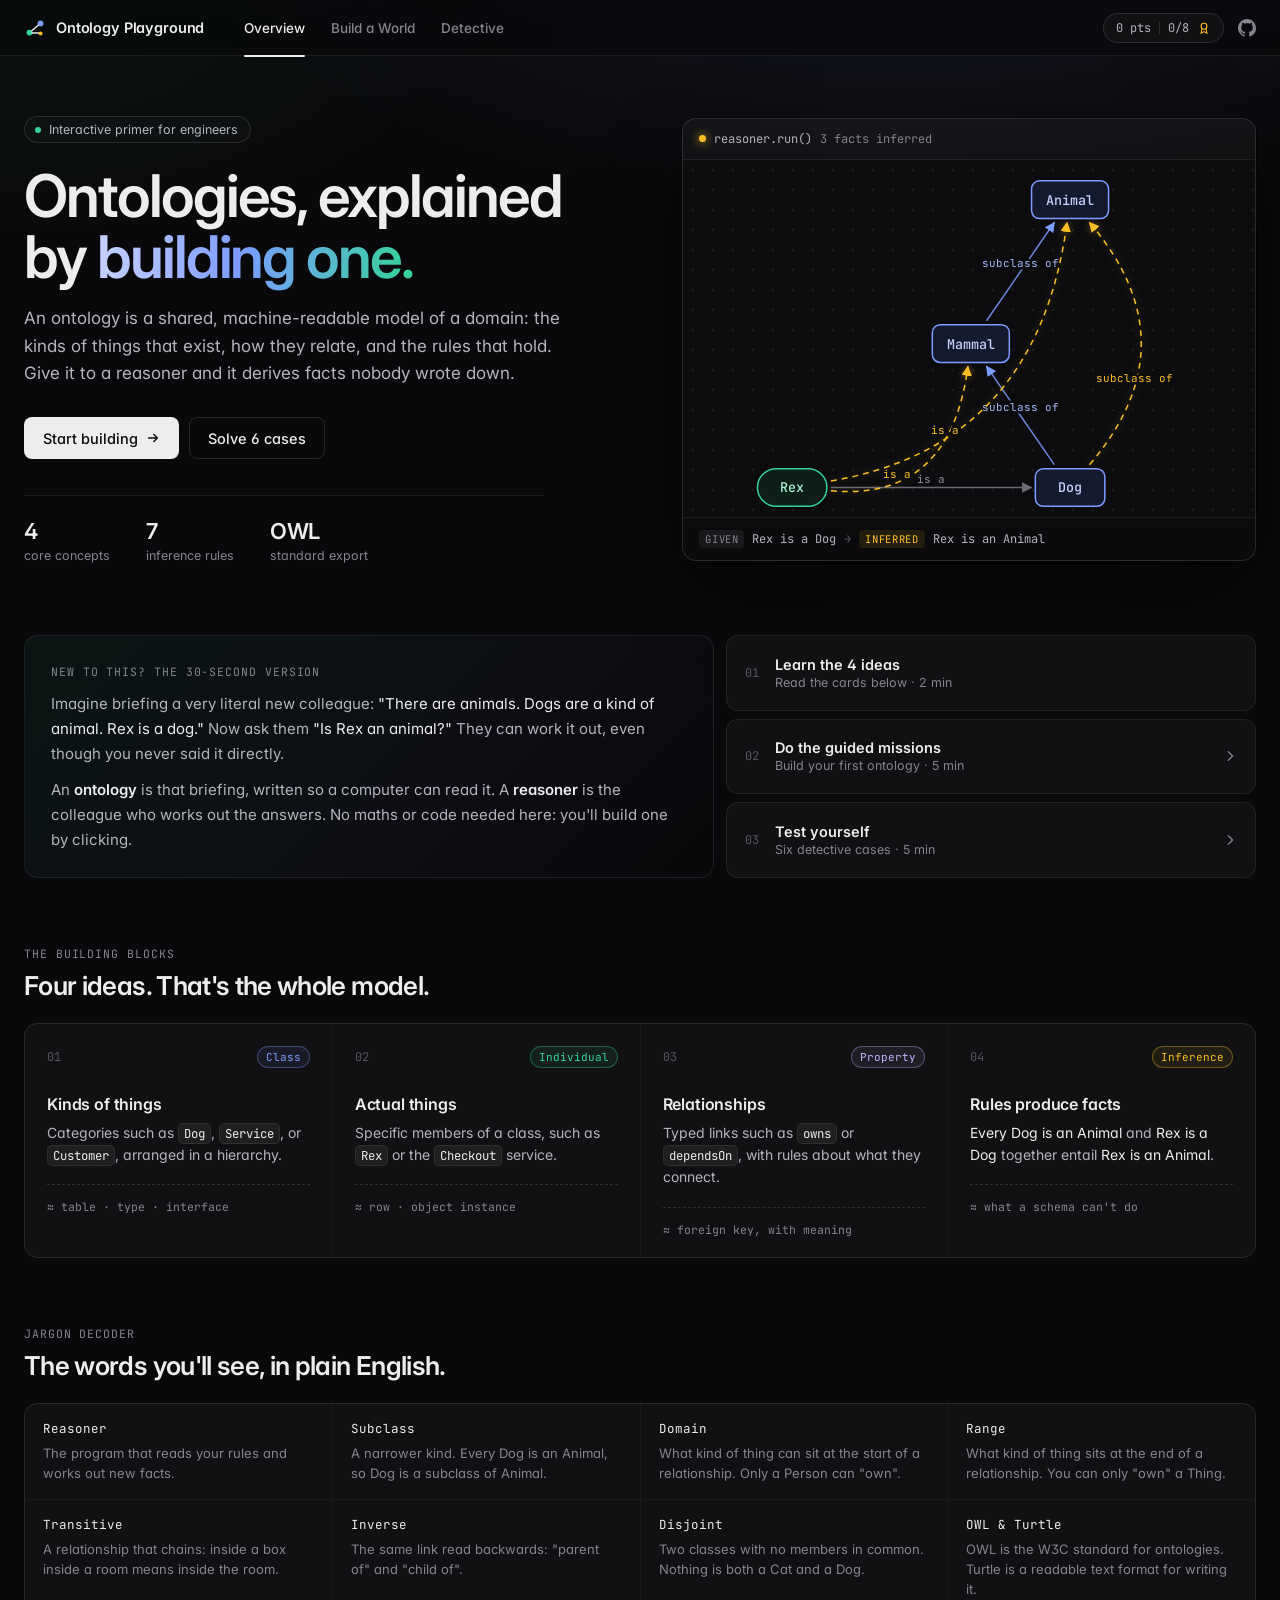
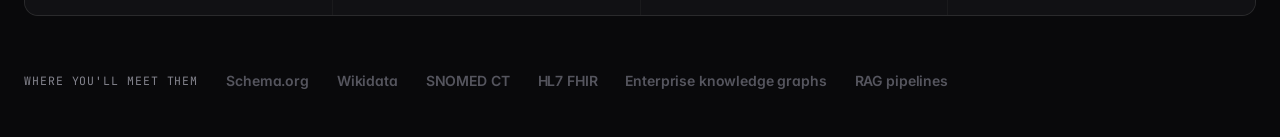
==== ontology/index.html @ eb677448 "Add beginner guidance and gamification Beginners get a plain-English intro, a learning path, a jargo" ====
<!doctype html>
<html lang="en">
<head>
  <meta charset="utf-8" />
  <meta name="viewport" content="width=device-width, initial-scale=1" />
  <title>Ontology Playground · Learn ontologies by building one</title>
  <meta name="description" content="An interactive primer on ontologies for engineers: build a world, run a reasoner, and solve inference puzzles." />
  <link rel="preconnect" href="https://fonts.googleapis.com" />
  <link rel="preconnect" href="https://fonts.gstatic.com" crossorigin />
  <link href="https://fonts.googleapis.com/css2?family=Inter:wght@400;500;600;700&family=JetBrains+Mono:wght@400;500;600&display=swap" rel="stylesheet" />
  <link rel="icon" href="data:image/svg+xml,%3Csvg xmlns='http://www.w3.org/2000/svg' viewBox='0 0 32 32'%3E%3Crect width='32' height='32' rx='8' fill='%230a0a0b'/%3E%3Ccircle cx='10' cy='22' r='4' fill='%2334d399'/%3E%3Ccircle cx='22' cy='10' r='4' fill='%237c9cff'/%3E%3Cpath d='M13 19l6-6' stroke='%23ededef' stroke-width='2'/%3E%3C/svg%3E" />
  <link rel="stylesheet" href="src/styles.css" />
</head>
<body>
  <header class="topbar">
    <div class="brand">
      <svg class="mark" viewBox="0 0 24 24" aria-hidden="true"><circle cx="6" cy="17" r="3.2" fill="var(--ind)"/><circle cx="18" cy="7" r="3.2" fill="var(--class)"/><circle cx="18" cy="18" r="2.2" fill="var(--inf)"/><path d="M8.5 15 15.5 9M8.8 17.4h6.8" stroke="currentColor" stroke-width="1.6" stroke-linecap="round"/></svg>
      <span>Ontology Playground</span>
    </div>
    <nav class="tabs" role="tablist">
      <button class="tab active" data-tab="learn">Overview</button>
      <button class="tab" data-tab="sandbox">Build a World</button>
      <button class="tab" data-tab="detective">Detective</button>
    </nav>
    <div class="top-right">
      <button class="profile-btn" id="profile-btn" title="Your score and badges"></button>
      <a class="icon-link" href="https://github.com/mani-bellan/concept-playgrounds" target="_blank" rel="noopener" aria-label="Source on GitHub">
        <svg viewBox="0 0 16 16" width="18" height="18" aria-hidden="true"><path fill="currentColor" d="M8 0C3.58 0 0 3.58 0 8c0 3.54 2.29 6.53 5.47 7.59.4.07.55-.17.55-.38 0-.19-.01-.82-.01-1.49-2.01.37-2.53-.49-2.69-.94-.09-.23-.48-.94-.82-1.13-.28-.15-.68-.52-.01-.53.63-.01 1.08.58 1.23.82.72 1.21 1.87.87 2.33.66.07-.52.28-.87.51-1.07-1.78-.2-3.64-.89-3.64-3.95 0-.87.31-1.59.82-2.15-.08-.2-.36-1.02.08-2.12 0 0 .67-.21 2.2.82.64-.18 1.32-.27 2-.27.68 0 1.36.09 2 .27 1.53-1.04 2.2-.82 2.2-.82.44 1.1.16 1.92.08 2.12.51.56.82 1.27.82 2.15 0 3.07-1.87 3.75-3.65 3.95.29.25.54.73.54 1.48 0 1.07-.01 1.93-.01 2.2 0 .21.15.46.55.38A8.013 8.013 0 0016 8c0-4.42-3.58-8-8-8z"/></svg>
      </a>
    </div>
  </header>

  <main>
    <!-- Overview -->
    <section id="view-learn" class="view active">
      <div class="hero">
        <div class="hero-copy">
          <div class="eyebrow"><span class="pulse"></span>Interactive primer for engineers</div>
          <h1>Ontologies, explained by <span class="grad">building one.</span></h1>
          <p class="lede">An ontology is a shared, machine-readable model of a domain: the kinds of things that exist, how they relate, and the rules that hold. Give it to a reasoner and it derives facts nobody wrote down.</p>
          <div class="hero-cta">
            <button class="btn btn-primary btn-lg" data-goto="sandbox">Start building
              <svg viewBox="0 0 16 16" width="14" height="14" aria-hidden="true"><path d="M3 8h10M9 4l4 4-4 4" stroke="currentColor" stroke-width="1.6" fill="none" stroke-linecap="round" stroke-linejoin="round"/></svg>
            </button>
            <button class="btn btn-ghost btn-lg" data-goto="detective">Solve 6 cases</button>
          </div>
          <dl class="stats">
            <div><dt>4</dt><dd>core concepts</dd></div>
            <div><dt>7</dt><dd>inference rules</dd></div>
            <div><dt>OWL</dt><dd>standard export</dd></div>
          </dl>
        </div>
        <figure class="hero-demo">
          <figcaption><span class="dot-live"></span>reasoner.run()<span class="muted" id="hero-count"></span></figcaption>
          <svg id="hero-graph" class="graph"></svg>
          <div class="demo-foot mono"><span class="k">given</span> Rex is a Dog <span class="sep">→</span> <span class="k inf">inferred</span> Rex is an Animal</div>
        </figure>
      </div>

      <div class="beginner">
        <div class="plain">
          <span class="mono label">New to this? The 30-second version</span>
          <p>Imagine briefing a very literal new colleague: <em>"There are animals. Dogs are a kind of animal. Rex is a dog."</em> Now ask them <em>"Is Rex an animal?"</em> They can work it out, even though you never said it directly.</p>
          <p>An <b>ontology</b> is that briefing, written so a computer can read it. A <b>reasoner</b> is the colleague who works out the answers. No maths or code needed here: you'll build one by clicking.</p>
        </div>
        <ol class="path">
          <li><span class="mono">01</span><div><b>Learn the 4 ideas</b><span>Read the cards below · 2 min</span></div></li>
          <li data-goto="sandbox"><span class="mono">02</span><div><b>Do the guided missions</b><span>Build your first ontology · 5 min</span></div><svg viewBox="0 0 16 16" width="14" height="14"><path d="M6 3l5 5-5 5" stroke="currentColor" stroke-width="1.6" fill="none" stroke-linecap="round"/></svg></li>
          <li data-goto="detective"><span class="mono">03</span><div><b>Test yourself</b><span>Six detective cases · 5 min</span></div><svg viewBox="0 0 16 16" width="14" height="14"><path d="M6 3l5 5-5 5" stroke="currentColor" stroke-width="1.6" fill="none" stroke-linecap="round"/></svg></li>
        </ol>
      </div>

      <div class="section-head">
        <span class="mono label">The building blocks</span>
        <h2>Four ideas. That's the whole model.</h2>
      </div>
      <div class="cards">
        <article class="card">
          <div class="card-top"><span class="num mono">01</span><span class="tag tag-class">Class</span></div>
          <h3>Kinds of things</h3>
          <p>Categories such as <code>Dog</code>, <code>Service</code>, or <code>Customer</code>, arranged in a hierarchy.</p>
          <div class="analogy mono">≈ table · type · interface</div>
        </article>
        <article class="card">
          <div class="card-top"><span class="num mono">02</span><span class="tag tag-ind">Individual</span></div>
          <h3>Actual things</h3>
          <p>Specific members of a class, such as <code>Rex</code> or the <code>Checkout</code> service.</p>
          <div class="analogy mono">≈ row · object instance</div>
        </article>
        <article class="card">
          <div class="card-top"><span class="num mono">03</span><span class="tag tag-prop">Property</span></div>
          <h3>Relationships</h3>
          <p>Typed links such as <code>owns</code> or <code>dependsOn</code>, with rules about what they connect.</p>
          <div class="analogy mono">≈ foreign key, with meaning</div>
        </article>
        <article class="card">
          <div class="card-top"><span class="num mono">04</span><span class="tag tag-inf">Inference</span></div>
          <h3>Rules produce facts</h3>
          <p><em>Every Dog is an Animal</em> and <em>Rex is a Dog</em> together entail <em>Rex is an Animal</em>.</p>
          <div class="analogy mono">≈ what a schema can't do</div>
        </article>
      </div>

      <div class="section-head decoder-head">
        <span class="mono label">Jargon decoder</span>
        <h2>The words you'll see, in plain English.</h2>
      </div>
      <dl class="decoder">
        <div><dt>Reasoner</dt><dd>The program that reads your rules and works out new facts.</dd></div>
        <div><dt>Subclass</dt><dd>A narrower kind. Every Dog is an Animal, so Dog is a subclass of Animal.</dd></div>
        <div><dt>Domain</dt><dd>What kind of thing can sit at the start of a relationship. Only a Person can "own".</dd></div>
        <div><dt>Range</dt><dd>What kind of thing sits at the end of a relationship. You can only "own" a Thing.</dd></div>
        <div><dt>Transitive</dt><dd>A relationship that chains: inside a box inside a room means inside the room.</dd></div>
        <div><dt>Inverse</dt><dd>The same link read backwards: "parent of" and "child of".</dd></div>
        <div><dt>Disjoint</dt><dd>Two classes with no members in common. Nothing is both a Cat and a Dog.</dd></div>
        <div><dt>OWL &amp; Turtle</dt><dd>OWL is the W3C standard for ontologies. Turtle is a readable text format for writing it.</dd></div>
      </dl>

      <div class="where">
        <span class="mono label">Where you'll meet them</span>
        <div class="logos">
          <span>Schema.org</span><span>Wikidata</span><span>SNOMED CT</span><span>HL7 FHIR</span><span>Enterprise knowledge graphs</span><span>RAG pipelines</span>
        </div>
      </div>
    </section>

    <!-- Sandbox -->
    <section id="view-sandbox" class="view">
      <aside class="pane side">
        <div class="pane-section">
          <div class="pane-title">Template</div>
          <div class="segmented presets">
            <button data-preset="pets">Pets</button>
            <button data-preset="services">Microservices</button>
            <button data-preset="empty">Blank</button>
          </div>
        </div>

        <div class="pane-section">
          <div class="pane-title"><span class="step">1</span>Add a <span class="term" tabindex="0" data-tip="A kind of thing, like Dog or Food.">class</span> or <span class="term" tabindex="0" data-tip="An actual thing, like Rex or Mango.">individual</span></div>
          <form id="add-node">
            <input name="label" placeholder="Name, e.g. Dog or Rex" required maxlength="24" autocomplete="off" />
            <div class="btn-row">
              <button name="kind" value="class" class="btn btn-sm"><i class="sw sw-class"></i>Class</button>
              <button name="kind" value="individual" class="btn btn-sm"><i class="sw sw-ind"></i>Individual</button>
            </div>
          </form>
        </div>

        <div class="pane-section">
          <div class="pane-title"><span class="step">2</span>Define a property <span class="opt-label">optional</span></div>
          <form id="add-prop" class="grid-form">
            <input name="pid" placeholder="Name, e.g. owns" required maxlength="24" autocomplete="off" class="span2" />
            <label><span class="term" tabindex="0" data-tip="What can sit at the start: only this class can use the property.">Domain</span><select name="domain"></select></label>
            <label><span class="term" tabindex="0" data-tip="What sits at the end: whatever the property points to is this class.">Range</span><select name="range"></select></label>
            <label><span class="term" tabindex="0" data-tip="The same link read backwards, like parent of / child of.">Inverse of</span><select name="inverseOf"></select></label>
            <label class="toggle"><input type="checkbox" name="transitive" /><span></span><span class="term" tabindex="0" data-tip="Chains through steps: A→B and B→C gives A→C.">Transitive</span></label>
            <button class="btn btn-sm span2"><i class="sw sw-prop"></i>Add property</button>
          </form>
        </div>

        <div class="pane-section">
          <div class="pane-title"><span class="step">3</span>Assert a fact</div>
          <form id="add-fact" class="stack">
            <select name="s" required aria-label="Subject"></select>
            <select name="p" required aria-label="Relation"></select>
            <select name="o" required aria-label="Object"></select>
            <button class="btn btn-sm">Add fact</button>
          </form>
        </div>

        <div id="selection" class="selection"></div>

        <div class="pane-section">
          <div class="pane-title">Stated facts</div>
          <ul id="stated" class="facts"></ul>
        </div>
        <div class="pane-section">
          <div class="pane-title">Properties</div>
          <ul id="props" class="facts"></ul>
        </div>
      </aside>

      <div class="pane canvas-wrap">
        <div class="toolbar">
          <button id="reason-btn" class="btn btn-primary btn-sm"></button>
          <span id="reason-msg" class="status"></span>
        </div>
        <svg id="sandbox-graph" class="graph"></svg>
        <div class="legend mono">
          <span class="lg lg-class">class</span><span class="lg lg-ind">individual</span>
          <span class="lg lg-line">stated</span><span class="lg lg-dash">inferred</span>
          <span class="legend-hint">drag to move · click to select</span>
        </div>
      </div>

      <aside class="pane side right">
        <div class="segmented subtabs">
          <button class="subtab active" data-sub="missions">Missions</button>
          <button class="subtab" data-sub="inferred">Inferred</button>
          <button class="subtab" data-sub="problems">Issues <span id="problem-count"></span></button>
          <button class="subtab" data-sub="turtle">OWL</button>
        </div>
        <div class="sub active" id="sub-missions"></div>
        <div class="sub" id="sub-inferred"></div>
        <div class="sub" id="sub-problems"></div>
        <div class="sub" id="sub-turtle">
          <p class="muted small">Your world in OWL, the W3C ontology standard, serialized as Turtle.</p>
          <pre id="turtle"></pre>
        </div>
      </aside>
    </section>

    <!-- Detective -->
    <section id="view-detective" class="view">
      <div class="det-head">
        <div>
          <span class="mono label">Ontology Detective</span>
          <h2>Predict what the reasoner concludes.</h2>
        </div>
        <div class="progress"><div class="bar"><span id="progress-bar"></span></div><span id="progress-text" class="mono"></span></div>
      </div>
      <div class="level-strip" id="level-strip"></div>
      <div class="case">
        <div class="pane case-left">
          <div class="case-head">
            <span class="mono label" id="lv-concept"></span>
            <h3 id="lv-title"></h3>
            <p id="lv-story"></p>
          </div>
          <svg id="detective-graph" class="graph"></svg>
          <div class="given">
            <div class="pane-title">Known facts &amp; rules</div>
            <ul id="lv-facts" class="facts"></ul>
          </div>
        </div>
        <div class="pane case-right">
          <div class="primer"><span class="mono label">New idea</span><p id="lv-primer"></p></div>
          <div class="pane-title">Question</div>
          <h3 id="lv-question"></h3>
          <div id="lv-options" class="options"></div>
          <div id="lv-feedback"></div>
        </div>
      </div>
    </section>
  </main>

  <dialog id="profile">
    <div class="dialog-head">
      <div><span class="mono label">Your progress</span><h3>Ontology Playground</h3></div>
      <button class="x-btn" data-close aria-label="Close"><svg viewBox="0 0 16 16" width="14" height="14"><path d="M4 4l8 8M12 4l-8 8" stroke="currentColor" stroke-width="1.6" stroke-linecap="round"/></svg></button>
    </div>
    <div id="profile-body"></div>
  </dialog>

  <script type="module" src="src/app.js"></script>
</body>
</html>
---- ontology/src/styles.css ----
:root {
  --bg: #09090b;
  --bg-2: #0c0c0f;
  --panel: #111114;
  --panel-2: #16161a;
  --line: rgba(255, 255, 255, 0.07);
  --line-2: rgba(255, 255, 255, 0.12);
  --ink: #ededef;
  --ink-2: #b4b4bc;
  --muted: #84848e;
  --faint: #55555e;
  --class: #7c9cff;
  --ind: #34d399;
  --prop: #c4b5fd;
  --inf: #fbbf24;
  --bad: #f87171;
  --good: #34d399;
  --radius: 10px;
  --sans: "Inter", ui-sans-serif, system-ui, -apple-system, "Segoe UI", sans-serif;
  --mono: "JetBrains Mono", ui-monospace, SFMono-Regular, Menlo, monospace;
  color-scheme: dark;
  font-family: var(--sans);
  font-feature-settings: "cv11", "ss01";
  color: var(--ink);
  background: var(--bg);
  -webkit-font-smoothing: antialiased;
}
* { box-sizing: border-box; }
body {
  margin: 0;
  min-height: 100vh;
  background:
    radial-gradient(1200px 500px at 70% -10%, rgba(124, 156, 255, 0.10), transparent 60%),
    radial-gradient(800px 400px at 0% 0%, rgba(52, 211, 153, 0.05), transparent 60%),
    var(--bg);
  background-attachment: fixed;
}
::selection { background: rgba(124, 156, 255, 0.35); }
button, input, select { font: inherit; color: inherit; }
button { cursor: pointer; }
:focus { outline: none; }
:focus-visible { outline: 2px solid rgba(124, 156, 255, .7); outline-offset: 2px; border-radius: 6px; }
.tab:focus-visible { outline-offset: -12px; }
.mono { font-family: var(--mono); }
.muted { color: var(--muted); font-weight: 400; }
.small { font-size: 12.5px; }
code { font-family: var(--mono); font-size: 0.88em; color: var(--ink); background: rgba(255, 255, 255, 0.06); border: 1px solid var(--line); padding: 1px 5px; border-radius: 5px; }
.label { font-size: 11.5px; letter-spacing: 0.08em; text-transform: uppercase; color: var(--muted); }

/* ---------- Buttons & inputs ---------- */
.btn { display: inline-flex; align-items: center; justify-content: center; gap: 8px; height: 34px; padding: 0 14px; border-radius: 8px; border: 1px solid var(--line-2); background: var(--panel-2); color: var(--ink); font-size: 13.5px; font-weight: 500; transition: background .15s, border-color .15s, transform .05s; white-space: nowrap; }
.btn:hover { background: #1d1d22; border-color: rgba(255, 255, 255, 0.18); }
.btn:active { transform: translateY(1px); }
.btn-primary { background: var(--ink); color: #0a0a0b; border-color: transparent; }
.btn-primary:hover { background: #fff; }
.btn-ghost { background: transparent; }
.btn-lg { height: 42px; padding: 0 18px; font-size: 14.5px; }
.btn-sm { height: 32px; font-size: 13px; padding: 0 12px; }
.btn-danger { color: var(--bad); }
input:not([type]), input[type="text"], select {
  height: 34px; width: 100%; padding: 0 10px; border-radius: 8px; border: 1px solid var(--line-2); background: var(--bg-2); font-size: 13.5px; outline: none; transition: border-color .15s, box-shadow .15s;
}
select { appearance: none; padding-right: 28px; background-image: url("data:image/svg+xml,%3Csvg xmlns='http://www.w3.org/2000/svg' width='10' height='6'%3E%3Cpath d='M1 1l4 4 4-4' stroke='%2384848e' stroke-width='1.4' fill='none'/%3E%3C/svg%3E"); background-repeat: no-repeat; background-position: right 10px center; }
input:focus, select:focus { border-color: rgba(124, 156, 255, 0.6); box-shadow: 0 0 0 3px rgba(124, 156, 255, 0.15); }
input::placeholder { color: var(--faint); }
.sw { display: inline-block; width: 8px; height: 8px; border-radius: 2px; }
.sw-class { background: var(--class); }
.sw-ind { background: var(--ind); border-radius: 50%; }
.sw-prop { background: var(--prop); border-radius: 50%; }

/* ---------- Top bar ---------- */
.topbar { position: sticky; top: 0; z-index: 10; display: flex; align-items: center; gap: 28px; height: 56px; padding: 0 24px; background: rgba(9, 9, 11, 0.72); backdrop-filter: saturate(180%) blur(14px); border-bottom: 1px solid var(--line); }
.brand { display: flex; align-items: center; gap: 10px; font-weight: 600; font-size: 14.5px; letter-spacing: -0.01em; white-space: nowrap; }
.mark { width: 22px; height: 22px; color: var(--ink); }
.tabs { display: flex; gap: 2px; flex: 1; }
.tab { position: relative; height: 56px; padding: 0 12px; white-space: nowrap; border: none; background: none; color: var(--muted); font-size: 13.5px; font-weight: 500; transition: color .15s; }
.tab:hover { color: var(--ink); }
.tab.active { color: var(--ink); }
.tab.active::after { content: ""; position: absolute; left: 12px; right: 12px; bottom: -1px; height: 2px; border-radius: 2px; background: var(--ink); }
.top-right { display: flex; align-items: center; gap: 14px; }
.profile-btn { display: inline-flex; align-items: center; gap: 8px; height: 30px; padding: 0 12px; font-size: 12px; color: var(--ink-2); border: 1px solid var(--line-2); border-radius: 999px; background: var(--panel); transition: border-color .15s, color .15s; }
.profile-btn:hover { color: var(--ink); border-color: rgba(251, 191, 36, .5); }
.profile-btn svg { color: var(--inf); }
.profile-btn .sep { width: 1px; height: 12px; background: var(--line-2); }
.icon-link { color: var(--muted); display: grid; place-items: center; }
.icon-link:hover { color: var(--ink); }

main { padding: 24px; max-width: 1480px; margin: 0 auto; }
.view { display: none; animation: fade .25s ease-out; }
.view.active { display: block; }
@keyframes fade { from { opacity: 0; transform: translateY(4px); } to { opacity: 1; transform: none; } }
.pane { background: var(--panel); border: 1px solid var(--line); border-radius: 12px; }

/* ---------- Overview ---------- */
.hero { display: grid; grid-template-columns: 1.05fr 1fr; gap: 56px; align-items: center; max-width: 1240px; margin: 36px auto 72px; }
.eyebrow { display: inline-flex; align-items: center; gap: 8px; font-size: 12.5px; color: var(--ink-2); padding: 5px 12px 5px 10px; border: 1px solid var(--line-2); border-radius: 999px; background: rgba(255, 255, 255, 0.02); }
.pulse { width: 6px; height: 6px; border-radius: 50%; background: var(--ind); box-shadow: 0 0 0 0 rgba(52, 211, 153, .6); animation: pulse 2s infinite; }
@keyframes pulse { 70% { box-shadow: 0 0 0 7px rgba(52, 211, 153, 0); } 100% { box-shadow: 0 0 0 0 rgba(52, 211, 153, 0); } }
.hero h1 { font-size: clamp(38px, 4.6vw, 60px); line-height: 1.04; letter-spacing: -0.035em; font-weight: 600; margin: 22px 0 18px; }
.grad { background: linear-gradient(92deg, #c7d2fe 0%, #7c9cff 45%, #34d399 100%); -webkit-background-clip: text; background-clip: text; color: transparent; }
.lede { font-size: 17px; line-height: 1.6; color: var(--ink-2); max-width: 540px; margin: 0; }
.hero-cta { display: flex; gap: 10px; margin: 30px 0 36px; }
.stats { display: flex; gap: 36px; margin: 0; padding-top: 22px; border-top: 1px solid var(--line); max-width: 520px; }
.stats div { display: flex; flex-direction: column; gap: 4px; }
.stats dt { font-size: 22px; font-weight: 600; letter-spacing: -0.02em; }
.stats dd { margin: 0; font-size: 12.5px; color: var(--muted); }
.hero-demo { margin: 0; border: 1px solid var(--line-2); border-radius: 14px; background: linear-gradient(180deg, rgba(255,255,255,.035), rgba(255,255,255,.01)); box-shadow: 0 30px 80px -20px rgba(0, 0, 0, .7), 0 0 0 1px rgba(0,0,0,.4); overflow: hidden; }
.hero-demo figcaption { display: flex; align-items: center; gap: 8px; padding: 12px 16px; border-bottom: 1px solid var(--line); font-family: var(--mono); font-size: 12px; color: var(--ink-2); }
.dot-live { width: 7px; height: 7px; border-radius: 50%; background: var(--inf); box-shadow: 0 0 10px var(--inf); }
.hero-demo .graph { border-radius: 0; }
.demo-foot { padding: 12px 16px; border-top: 1px solid var(--line); font-size: 12px; color: var(--ink-2); display: flex; gap: 8px; align-items: center; flex-wrap: wrap; }
.demo-foot .k { font-size: 10.5px; text-transform: uppercase; letter-spacing: .06em; padding: 2px 6px; border-radius: 4px; background: rgba(255,255,255,.06); color: var(--muted); }
.demo-foot .k.inf { color: var(--inf); background: rgba(251, 191, 36, .1); }
.demo-foot .sep { color: var(--faint); }

.section-head { max-width: 1240px; margin: 0 auto 22px; }
.section-head h2, .det-head h2 { font-size: 26px; letter-spacing: -0.025em; font-weight: 600; margin: 8px 0 0; }
.cards { display: grid; grid-template-columns: repeat(4, 1fr); gap: 1px; max-width: 1240px; margin: 0 auto; background: var(--line); border: 1px solid var(--line); border-radius: 14px; overflow: hidden; }
.card { background: var(--panel); padding: 22px 22px 20px; transition: background .2s; }
.card:hover { background: var(--panel-2); }
.card-top { display: flex; justify-content: space-between; align-items: center; margin-bottom: 26px; }
.num { font-size: 12px; color: var(--faint); }
.card h3 { margin: 0 0 8px; font-size: 16px; font-weight: 600; letter-spacing: -0.01em; }
.card p { margin: 0 0 18px; font-size: 14px; line-height: 1.6; color: var(--ink-2); }
.card em { color: var(--ink); font-style: normal; }
.analogy { font-size: 11.5px; color: var(--muted); padding-top: 14px; border-top: 1px dashed var(--line-2); }
.tag { font-family: var(--mono); font-size: 11px; padding: 3px 8px; border-radius: 999px; border: 1px solid; }
.tag-class { color: var(--class); border-color: rgba(124, 156, 255, .35); background: rgba(124, 156, 255, .08); }
.tag-ind { color: var(--ind); border-color: rgba(52, 211, 153, .35); background: rgba(52, 211, 153, .08); }
.tag-prop { color: var(--prop); border-color: rgba(196, 181, 253, .35); background: rgba(196, 181, 253, .08); }
.tag-inf { color: var(--inf); border-color: rgba(251, 191, 36, .35); background: rgba(251, 191, 36, .08); }
.where { max-width: 1240px; margin: 56px auto 24px; display: flex; align-items: center; gap: 28px; flex-wrap: wrap; }
.logos { display: flex; gap: 28px; flex-wrap: wrap; color: var(--faint); font-weight: 600; font-size: 14px; letter-spacing: -0.01em; }

/* ---------- Sandbox ---------- */
#view-sandbox.active { display: grid; grid-template-columns: 290px minmax(0, 1fr) 320px; gap: 12px; align-items: start; }
.side { padding: 4px 0; max-height: calc(100vh - 104px); overflow: auto; position: sticky; top: 80px; }
.pane-section { padding: 14px 16px; border-bottom: 1px solid var(--line); }
.pane-section:last-child { border-bottom: none; }
.pane-title { display: flex; align-items: center; gap: 8px; font-size: 12px; font-weight: 600; color: var(--ink-2); margin-bottom: 10px; letter-spacing: 0.01em; }
.step { display: inline-grid; place-items: center; width: 18px; height: 18px; border-radius: 5px; background: rgba(255,255,255,.06); border: 1px solid var(--line-2); font-family: var(--mono); font-size: 10.5px; color: var(--ink-2); }
.opt-label { margin-left: auto; font-weight: 400; font-size: 11px; color: var(--faint); }
.btn-row { display: grid; grid-template-columns: 1fr 1fr; gap: 6px; margin-top: 8px; }
.grid-form { display: grid; grid-template-columns: 1fr 1fr; gap: 8px; align-items: end; }
.grid-form label { display: grid; gap: 4px; font-size: 11.5px; color: var(--muted); }
.span2 { grid-column: span 2; }
.toggle { display: flex !important; align-items: center; gap: 8px !important; height: 34px; cursor: pointer; color: var(--ink-2) !important; font-size: 12.5px !important; }
.toggle input { display: none; }
.toggle input + span { position: relative; width: 28px; height: 16px; border-radius: 999px; background: #2a2a31; transition: background .15s; flex: none; }
.toggle input + span::after { content: ""; position: absolute; top: 2px; left: 2px; width: 12px; height: 12px; border-radius: 50%; background: #d4d4d8; transition: transform .15s; }
.toggle input:checked + span { background: var(--class); }
.toggle input:checked + span::after { transform: translateX(12px); background: #fff; }
.stack { display: grid; gap: 6px; }
.segmented { display: flex; padding: 3px; gap: 2px; background: var(--bg-2); border: 1px solid var(--line); border-radius: 9px; }
.segmented button { flex: 1; height: 28px; border: none; border-radius: 6px; background: none; color: var(--muted); font-size: 12.5px; font-weight: 500; transition: background .15s, color .15s; display: inline-flex; align-items: center; justify-content: center; gap: 6px; }
.segmented button:hover { color: var(--ink); }
.segmented button.active { background: var(--panel-2); color: var(--ink); box-shadow: 0 0 0 1px var(--line-2), 0 1px 2px rgba(0,0,0,.4); }
.selection:not(:empty) { display: flex; justify-content: space-between; align-items: center; margin: 12px 16px; padding: 8px 8px 8px 12px; background: rgba(124, 156, 255, .07); border: 1px solid rgba(124, 156, 255, .25); border-radius: 8px; font-size: 13px; }
.selection b { font-weight: 600; }
.facts { list-style: none; padding: 0; margin: 0; font-size: 13px; }
.facts > li { display: flex; justify-content: space-between; gap: 8px; align-items: center; padding: 6px 0; color: var(--ink-2); }
.facts > li + li { border-top: 1px solid var(--line); }
.facts .empty { color: var(--faint); }
.x { border: none; background: none; width: 22px; height: 22px; border-radius: 5px; color: var(--faint); display: grid; place-items: center; opacity: 0; transition: opacity .15s, background .15s; flex: none; }
.facts li:hover .x { opacity: 1; }
.x:hover { color: var(--bad); background: rgba(248, 113, 113, .1); }

.canvas-wrap { padding: 0; overflow: hidden; }
.toolbar { display: flex; align-items: center; gap: 12px; padding: 10px 12px; border-bottom: 1px solid var(--line); }
.status { font-size: 13px; color: var(--muted); display: inline-flex; align-items: center; gap: 8px; }
.status.ok { color: var(--ink-2); }
.status.ok::before, .status.err::before { content: ""; width: 7px; height: 7px; border-radius: 50%; background: var(--good); box-shadow: 0 0 8px var(--good); }
.status.err { color: var(--bad); }
.status.err::before { background: var(--bad); box-shadow: 0 0 8px var(--bad); }
.canvas-wrap .graph { border-radius: 0; }
.legend { display: flex; gap: 16px; padding: 10px 14px; font-size: 11.5px; color: var(--muted); align-items: center; flex-wrap: wrap; border-top: 1px solid var(--line); }
.legend .legend-hint { margin-left: auto; color: var(--faint); }
.lg { display: inline-flex; align-items: center; gap: 6px; }
.lg::before { content: ""; display: inline-block; width: 14px; height: 10px; border-radius: 3px; }
.lg-class::before { background: #151a2e; border: 1.5px solid var(--class); }
.lg-ind::before { background: #0e1f19; border: 1.5px solid var(--ind); border-radius: 6px; }
.lg-line::before { height: 0; border-top: 1.5px solid #8b8b96; border-radius: 0; width: 18px; }
.lg-dash::before { height: 0; border-top: 1.5px dashed var(--inf); border-radius: 0; width: 18px; }

.right { padding: 12px; }
.subtabs { margin-bottom: 12px; }
#problem-count:not(:empty) { background: var(--bad); color: #0a0a0b; border-radius: 999px; padding: 0 6px; font-size: 10.5px; font-weight: 700; line-height: 16px; }
.sub { display: none; }
.sub.active { display: block; }
.sub > p { margin: 4px 2px 12px; font-size: 13px; line-height: 1.5; color: var(--muted); }
pre { margin: 0; background: var(--bg-2); border: 1px solid var(--line); color: var(--ink-2); padding: 14px; border-radius: 8px; font-family: var(--mono); font-size: 11.5px; line-height: 1.65; overflow: auto; max-height: calc(100vh - 230px); }
.inferred > li { display: block; cursor: pointer; padding: 10px; margin: 0 -2px; border-radius: 8px; border: 1px solid transparent; color: var(--ink); }
.inferred > li + li { border-top-color: transparent; margin-top: 2px; }
.inferred > li:hover { background: var(--panel-2); }
.inferred > li.open { background: rgba(251, 191, 36, .05); border-color: rgba(251, 191, 36, .25); }
.rule { display: inline-block; font-family: var(--mono); font-size: 10.5px; color: var(--inf); background: rgba(251, 191, 36, .1); border-radius: 4px; padding: 1px 6px; margin-right: 8px; vertical-align: 1px; }
.why { margin: 10px 0 0; padding: 0 0 0 4px; list-style: none; counter-reset: s; font-size: 12.5px; line-height: 1.5; color: var(--muted); }
.why li { position: relative; padding: 0 0 10px 22px; counter-increment: s; }
.why li::before { content: counter(s); position: absolute; left: 0; top: 1px; width: 15px; height: 15px; border-radius: 50%; background: var(--panel-2); border: 1px solid var(--line-2); font-family: var(--mono); font-size: 9px; display: grid; place-items: center; color: var(--muted); }
.why li:not(:last-child)::after { content: ""; position: absolute; left: 7px; top: 18px; bottom: 2px; width: 1px; background: var(--line-2); }
.why li.inf { color: var(--ink); }
.why li.inf::before { border-color: rgba(251, 191, 36, .5); color: var(--inf); }
.why li.contra { color: var(--bad); font-weight: 500; }
.why li.contra::before { border-color: rgba(248, 113, 113, .6); color: var(--bad); }
.problem { display: flex; gap: 10px; background: rgba(248, 113, 113, .06); border: 1px solid rgba(248, 113, 113, .25); color: #fecaca; border-radius: 8px; padding: 12px; font-size: 13px; line-height: 1.5; margin-bottom: 8px; }
.problem svg { flex: none; color: var(--bad); margin-top: 2px; }
.empty-state { text-align: center; padding: 28px 12px; color: var(--muted); font-size: 13px; line-height: 1.55; }
.empty-state b { display: block; color: var(--ink-2); font-weight: 500; margin-bottom: 4px; }

/* ---------- Graph ---------- */
.graph { width: 100%; aspect-ratio: 8 / 5; display: block; background-color: var(--bg-2); background-image: radial-gradient(rgba(255,255,255,.07) 1px, transparent 1px); background-size: 20px 20px; touch-action: none; user-select: none; }
.node { cursor: grab; }
.node:active { cursor: grabbing; }
.node rect { stroke-width: 1.5; transition: filter .2s; }
.node text { text-anchor: middle; font-family: var(--mono); font-size: 13.5px; font-weight: 500; pointer-events: none; }
.node-class rect { fill: #141a2e; stroke: var(--class); }
.node-class text { fill: #c7d2fe; }
.node-individual rect { fill: #0d1f18; stroke: var(--ind); }
.node-individual text { fill: #a7f3d0; }
.node:hover rect { filter: brightness(1.25); }
.node.selected rect { stroke: #fff; stroke-width: 2; filter: drop-shadow(0 0 10px rgba(124, 156, 255, .55)); }
.node.bad rect { fill: #2a1215; stroke: var(--bad); stroke-width: 2; filter: drop-shadow(0 0 12px rgba(248, 113, 113, .55)); animation: shake .45s 2; }
.node.bad text { fill: #fecaca; }
.edge path { fill: none; stroke-width: 1.5; }
.edge text { font-family: var(--mono); font-size: 11px; text-anchor: middle; paint-order: stroke; stroke: var(--bg-2); stroke-width: 5px; stroke-linejoin: round; }
.edge-type path { stroke: #6b6b76; }
.edge-type text { fill: #8b8b96; }
.edge-subClassOf path { stroke: var(--class); stroke-opacity: .85; }
.edge-subClassOf text { fill: #a5b8ff; }
.edge-disjointWith path { stroke: var(--bad); stroke-dasharray: 2 5; stroke-linecap: round; }
.edge-disjointWith text { fill: var(--bad); }
.edge-prop path { stroke: var(--prop); stroke-opacity: .9; }
.edge-prop text { fill: var(--prop); }
.edge.inferred path { stroke: var(--inf); stroke-opacity: 1; stroke-dasharray: 6 5; filter: drop-shadow(0 0 4px rgba(251, 191, 36, .45)); }
.edge.inferred text { fill: var(--inf); }
.edge.hl path { stroke-width: 2.6; }
.edge.hl:not(.inferred) path { stroke: #fff; }
.edge.hl:not(.inferred) text { fill: #fff; }
.edge.fresh path { animation: draw 1.1s ease-out; }
.edge.fresh text { animation: fadein .8s ease-out; }
@keyframes draw { from { stroke-dashoffset: 140; opacity: 0; } to { stroke-dashoffset: 0; opacity: 1; } }
@keyframes fadein { from { opacity: 0; } to { opacity: 1; } }
@keyframes shake { 25% { transform: translateX(-3px); } 75% { transform: translateX(3px); } }

/* ---------- Detective ---------- */
.det-head { display: flex; justify-content: space-between; align-items: end; gap: 24px; margin: 4px 0 18px; }
.progress { display: flex; align-items: center; gap: 12px; font-size: 12px; color: var(--muted); }
.progress .bar { width: 180px; height: 4px; border-radius: 999px; background: rgba(255,255,255,.08); overflow: hidden; }
.progress .bar span { display: block; height: 100%; background: linear-gradient(90deg, var(--class), var(--ind)); border-radius: inherit; transition: width .4s; }
.level-strip { display: grid; grid-template-columns: repeat(6, minmax(0, 1fr)); gap: 8px; margin-bottom: 14px; }
.lvl { display: flex; flex-direction: column; align-items: flex-start; gap: 6px; padding: 10px 12px; border-radius: 10px; border: 1px solid var(--line); background: var(--panel); text-align: left; transition: border-color .15s, background .15s; min-width: 0; }
.lvl:hover { border-color: var(--line-2); background: var(--panel-2); }
.lvl .row { display: flex; width: 100%; justify-content: space-between; align-items: center; font-family: var(--mono); font-size: 11px; color: var(--faint); }
.lvl .name { font-size: 13px; font-weight: 500; color: var(--ink-2); white-space: nowrap; overflow: hidden; text-overflow: ellipsis; max-width: 100%; }
.lvl.active { border-color: rgba(124, 156, 255, .6); background: rgba(124, 156, 255, .06); box-shadow: 0 0 0 3px rgba(124, 156, 255, .1); }
.lvl.active .name { color: var(--ink); }
.lvl .check { color: var(--good); display: inline-flex; align-items: center; gap: 4px; }
.pips { display: inline-flex; gap: 3px; }
.pips i { width: 5px; height: 5px; border-radius: 50%; background: rgba(255,255,255,.12); }
.pips i.on { background: var(--inf); }
.case { display: grid; grid-template-columns: minmax(0, 1fr) 400px; gap: 12px; align-items: start; }
.case-left { overflow: hidden; }
.case-head { padding: 20px 22px 18px; border-bottom: 1px solid var(--line); }
.case-head h3 { margin: 8px 0 8px; font-size: 21px; font-weight: 600; letter-spacing: -0.02em; }
.case-head p { margin: 0; color: var(--ink-2); font-size: 14.5px; line-height: 1.6; max-width: 760px; }
.case .graph { max-height: 400px; border-radius: 0; }
.given { padding: 16px 22px 14px; border-top: 1px solid var(--line); }
.case-right { padding: 20px; position: sticky; top: 80px; }
.case-right h3 { margin: 0 0 16px; font-size: 18px; font-weight: 600; letter-spacing: -0.015em; line-height: 1.35; }
.options { display: grid; gap: 8px; }
.opt { display: flex; align-items: center; gap: 12px; text-align: left; padding: 11px 12px; border-radius: 9px; border: 1px solid var(--line-2); background: var(--bg-2); font-size: 14px; color: var(--ink); transition: border-color .15s, background .15s; }
.opt kbd { flex: none; width: 22px; height: 22px; display: grid; place-items: center; border-radius: 5px; border: 1px solid var(--line-2); background: var(--panel-2); font-family: var(--mono); font-size: 11px; color: var(--muted); }
.opt:hover:not(:disabled) { border-color: rgba(124, 156, 255, .55); background: rgba(124, 156, 255, .05); }
.opt:disabled { cursor: default; color: var(--faint); }
.opt.right { border-color: rgba(52, 211, 153, .55); background: rgba(52, 211, 153, .08); color: var(--ink); }
.opt.right kbd { background: var(--good); color: #0a0a0b; border-color: transparent; }
.opt.wrong { border-color: rgba(248, 113, 113, .45); background: rgba(248, 113, 113, .06); color: var(--muted); text-decoration: line-through; text-decoration-color: rgba(248, 113, 113, .6); }
.opt.wrong kbd { color: var(--bad); border-color: rgba(248, 113, 113, .4); }
.banner { display: flex; align-items: center; gap: 10px; margin: 16px 0 4px; padding: 10px 12px; border-radius: 9px; font-size: 13.5px; }
.banner.good { background: rgba(52, 211, 153, .08); border: 1px solid rgba(52, 211, 153, .3); color: #a7f3d0; }
.banner.bad { background: rgba(248, 113, 113, .06); border: 1px solid rgba(248, 113, 113, .3); color: #fecaca; }
.banner .pts { margin-left: auto; font-family: var(--mono); font-size: 12px; color: var(--inf); }
.reasoning { margin-top: 18px; }
.reasoning .why { font-size: 13px; }
.actions { display: flex; gap: 8px; margin-top: 14px; }
.takeaway { margin: 16px 0 0; padding: 14px; border-radius: 9px; background: var(--panel-2); border: 1px solid var(--line-2); font-size: 13.5px; line-height: 1.6; color: var(--ink-2); }
.takeaway .label { display: block; margin-bottom: 6px; }
.finale { margin-top: 14px; padding: 14px; border-radius: 9px; background: linear-gradient(135deg, rgba(124,156,255,.12), rgba(52,211,153,.10)); border: 1px solid var(--line-2); font-size: 13.5px; line-height: 1.55; }
.finale b { display: block; font-size: 15px; margin-bottom: 4px; }

/* ---------- Beginner help ---------- */
.term { border-bottom: 1px dotted currentColor; cursor: help; position: relative; outline-offset: 2px; }
.term::after { content: attr(data-tip); position: absolute; left: 50%; bottom: calc(100% + 8px); transform: translateX(-50%) translateY(4px); width: max-content; max-width: 240px; padding: 8px 10px; border-radius: 8px; background: #1f1f25; border: 1px solid var(--line-2); box-shadow: 0 10px 30px rgba(0,0,0,.5); color: var(--ink); font: 400 12.5px/1.45 var(--sans); letter-spacing: 0; text-transform: none; white-space: normal; text-align: left; opacity: 0; pointer-events: none; transition: opacity .15s, transform .15s; z-index: 20; }
.term:hover::after, .term:focus::after { opacity: 1; transform: translateX(-50%); }
.grid-form .term::after, .pane-title .term::after { left: 0; transform: translateY(4px); }
.grid-form .term:hover::after, .grid-form .term:focus::after, .pane-title .term:hover::after, .pane-title .term:focus::after { transform: none; }
.beginner { display: grid; grid-template-columns: 1.3fr 1fr; gap: 12px; max-width: 1240px; margin: 0 auto 64px; }
.plain { padding: 24px 26px; border-radius: 14px; border: 1px solid var(--line); background: linear-gradient(135deg, rgba(52,211,153,.06), rgba(124,156,255,.04) 60%, transparent); }
.plain p { margin: 12px 0 0; font-size: 15px; line-height: 1.65; color: var(--ink-2); }
.plain em { color: var(--ink); font-style: normal; }
.plain b { color: var(--ink); font-weight: 600; }
.path { list-style: none; margin: 0; padding: 0; display: grid; gap: 8px; }
.path li { display: flex; align-items: center; gap: 16px; padding: 14px 18px; border-radius: 12px; border: 1px solid var(--line); background: var(--panel); transition: border-color .15s, background .15s; }
.path li[data-goto] { cursor: pointer; }
.path li[data-goto]:hover { border-color: var(--line-2); background: var(--panel-2); }
.path li > .mono { font-size: 12px; color: var(--faint); }
.path li div { display: grid; gap: 2px; flex: 1; }
.path b { font-size: 14.5px; font-weight: 600; }
.path li div span { font-size: 12.5px; color: var(--muted); }
.path svg { color: var(--muted); }
.decoder-head { margin-top: 64px; }
.decoder { display: grid; grid-template-columns: repeat(4, 1fr); gap: 1px; max-width: 1240px; margin: 0 auto; background: var(--line); border: 1px solid var(--line); border-radius: 14px; overflow: hidden; }
.decoder div { background: var(--panel); padding: 16px 18px; }
.decoder dt { font-family: var(--mono); font-size: 12.5px; color: var(--ink); margin-bottom: 6px; }
.decoder dd { margin: 0; font-size: 13px; line-height: 1.55; color: var(--muted); }

/* ---------- Missions ---------- */
.mission-head { display: grid; gap: 10px; margin: 2px 2px 14px; }
.mission-head > div:first-child { display: flex; flex-direction: column; gap: 2px; }
.mission-head b { font-size: 14px; font-weight: 600; }
.mission-head .bar, .progress .bar { height: 4px; border-radius: 999px; background: rgba(255,255,255,.08); overflow: hidden; }
.mission-head .bar span { display: block; height: 100%; background: linear-gradient(90deg, var(--class), var(--ind)); border-radius: inherit; transition: width .4s; }
.btn.wide { width: 100%; margin-bottom: 12px; }
.missions { list-style: none; margin: 0; padding: 0; display: grid; gap: 6px; }
.missions li { display: flex; gap: 12px; padding: 10px 12px; border-radius: 9px; border: 1px solid transparent; font-size: 13px; }
.m-num { flex: none; width: 20px; height: 20px; border-radius: 50%; display: grid; place-items: center; font-family: var(--mono); font-size: 10.5px; border: 1px solid var(--line-2); color: var(--muted); margin-top: 1px; }
.m-title { font-weight: 500; color: var(--ink-2); }
.m-task { margin-top: 6px; line-height: 1.55; color: var(--ink); }
.m-why { margin-top: 4px; line-height: 1.5; color: var(--muted); font-size: 12.5px; }
.missions li.current { border-color: rgba(124,156,255,.45); background: rgba(124,156,255,.06); box-shadow: 0 0 0 3px rgba(124,156,255,.08); }
.missions li.current .m-num { border-color: var(--class); color: var(--class); }
.missions li.current .m-title { color: var(--ink); }
.missions li.done .m-num { background: var(--good); border-color: transparent; color: #0a0a0b; }
.missions li.todo { opacity: .5; }

/* ---------- Detective extras ---------- */
.primer { margin: -4px -4px 18px; padding: 14px; border-radius: 10px; background: rgba(124,156,255,.06); border: 1px solid rgba(124,156,255,.22); }
.primer p { margin: 6px 0 0; font-size: 13.5px; line-height: 1.6; color: var(--ink-2); }
.primer .label { color: #a5b8ff; }
.hint-btn { margin-top: 14px; padding: 0 10px; color: var(--ink-2); }
.hint-btn svg, .hint svg { color: var(--inf); flex: none; }
.hint { display: flex; gap: 10px; margin-top: 14px; padding: 12px; border-radius: 9px; background: rgba(251,191,36,.06); border: 1px solid rgba(251,191,36,.25); font-size: 13.5px; line-height: 1.55; color: #fde68a; }
.hint svg { margin-top: 3px; }
.worth { margin-top: 12px; font-size: 11.5px; color: var(--faint); }
.finale .btn { margin-top: 12px; }

/* ---------- Profile dialog ---------- */
dialog#profile { width: min(640px, calc(100vw - 32px)); max-height: calc(100vh - 48px); padding: 0; border: 1px solid var(--line-2); border-radius: 16px; background: var(--panel); color: var(--ink); box-shadow: 0 40px 120px rgba(0,0,0,.7); overflow: auto; }
dialog#profile[open] { animation: pop-in .2s ease-out; }
dialog::backdrop { background: rgba(0,0,0,.6); backdrop-filter: blur(4px); }
@keyframes pop-in { from { opacity: 0; transform: translateY(8px) scale(.98); } to { opacity: 1; transform: none; } }
.dialog-head { display: flex; justify-content: space-between; align-items: start; padding: 20px 22px 0; }
.dialog-head h3 { margin: 6px 0 0; font-size: 20px; font-weight: 600; letter-spacing: -0.02em; }
.x-btn { width: 30px; height: 30px; border-radius: 8px; border: 1px solid var(--line-2); background: var(--panel-2); color: var(--muted); display: grid; place-items: center; }
.x-btn:hover { color: var(--ink); }
#profile-body { padding: 18px 22px 22px; }
#profile-body .pane-title { margin: 22px 0 10px; }
.stat-grid { display: grid; grid-template-columns: repeat(4, 1fr); gap: 8px; }
.stat-grid div { padding: 12px 14px; border-radius: 10px; background: var(--bg-2); border: 1px solid var(--line); display: grid; gap: 6px; }
.stat-grid .label { font-size: 10.5px; }
.stat-grid b { font-size: 24px; font-weight: 600; letter-spacing: -0.02em; }
.stat-grid small { font-size: 13px; color: var(--faint); font-weight: 500; margin-left: 2px; }
.badge-grid { display: grid; grid-template-columns: 1fr 1fr; gap: 8px; }
.badge-item { display: flex; gap: 12px; align-items: center; padding: 10px 12px; border-radius: 10px; border: 1px solid var(--line); background: var(--bg-2); }
.badge-item div { display: grid; gap: 2px; min-width: 0; }
.badge-item b { font-size: 13px; font-weight: 600; color: var(--muted); }
.badge-item span:not(.badge-icon) { font-size: 12px; color: var(--faint); line-height: 1.4; }
.badge-icon { flex: none; width: 38px; height: 38px; border-radius: 50%; display: grid; place-items: center; color: #3f3f46; background: rgba(255,255,255,.03); border: 1px dashed var(--line-2); }
.badge-item.got { border-color: rgba(251,191,36,.25); background: linear-gradient(135deg, rgba(251,191,36,.07), transparent); }
.badge-item.got .badge-icon { color: var(--inf); background: rgba(251,191,36,.1); border: 1px solid rgba(251,191,36,.4); box-shadow: 0 0 16px rgba(251,191,36,.15); }
.badge-item.got b { color: var(--ink); }
.badge-item.got span:not(.badge-icon) { color: var(--muted); }
#share-canvas { width: 100%; height: auto; border-radius: 10px; border: 1px solid var(--line-2); display: block; }
.share-actions { display: flex; gap: 6px; flex-wrap: wrap; margin-top: 10px; }
.share-actions a { text-decoration: none; }
.link-btn { margin-top: 18px; border: none; background: none; padding: 0; font-size: 12px; color: var(--faint); text-decoration: underline; text-underline-offset: 3px; }
.link-btn:hover { color: var(--bad); }

/* ---------- Toasts ---------- */
#toasts { position: fixed; right: 20px; bottom: 20px; z-index: 50; display: grid; gap: 8px; }
.toast { display: flex; gap: 12px; align-items: center; min-width: 260px; padding: 12px 16px 12px 12px; border-radius: 12px; background: #18181d; border: 1px solid var(--line-2); box-shadow: 0 16px 40px rgba(0,0,0,.55); animation: toast-in .3s cubic-bezier(.2,.9,.3,1.2); transition: opacity .35s, transform .35s; }
.toast.out { opacity: 0; transform: translateY(8px); }
.toast-icon { width: 36px; height: 36px; border-radius: 50%; display: grid; place-items: center; color: var(--inf); background: rgba(251,191,36,.12); border: 1px solid rgba(251,191,36,.4); }
.toast-title { font-family: var(--mono); font-size: 10.5px; letter-spacing: .08em; text-transform: uppercase; color: var(--muted); }
.toast.badge .toast-title { color: var(--inf); }
.toast.mission .toast-title { color: var(--good); }
.toast-body { font-size: 14px; font-weight: 500; margin-top: 2px; }
.toast.mission { border-color: rgba(52,211,153,.3); }
@keyframes toast-in { from { opacity: 0; transform: translateY(12px) scale(.96); } to { opacity: 1; transform: none; } }

@media (max-width: 1200px) {
  #view-sandbox.active { grid-template-columns: 1fr; }
  .side { position: static; max-height: none; }
  .canvas-wrap { order: -1; }
  .case { grid-template-columns: 1fr; }
  .case-right { position: static; }
  .hero { grid-template-columns: 1fr; gap: 36px; }
  .cards { grid-template-columns: repeat(2, 1fr); }
  .level-strip { grid-template-columns: repeat(3, minmax(0, 1fr)); }
  .beginner { grid-template-columns: 1fr; }
  .decoder { grid-template-columns: repeat(2, 1fr); }
}
@media (max-width: 640px) {
  main { padding: 16px; }
  .topbar { gap: 12px; padding: 0 14px; }
  .brand span { display: none; }
  .tabs { gap: 0; }
  .tab { padding: 0 8px; font-size: 13px; }
  .tab.active::after { left: 8px; right: 8px; }
  .profile-btn .sep, .profile-btn .mono:nth-of-type(2) { display: none; }
  .lvl .name { white-space: normal; }
  .decoder, .badge-grid { grid-template-columns: 1fr; }
  .stat-grid { grid-template-columns: repeat(2, 1fr); }
  .cards { grid-template-columns: 1fr; }
  .level-strip { grid-template-columns: repeat(2, minmax(0, 1fr)); }
  .det-head { flex-direction: column; align-items: start; }
  .legend .legend-hint { display: none; }
}
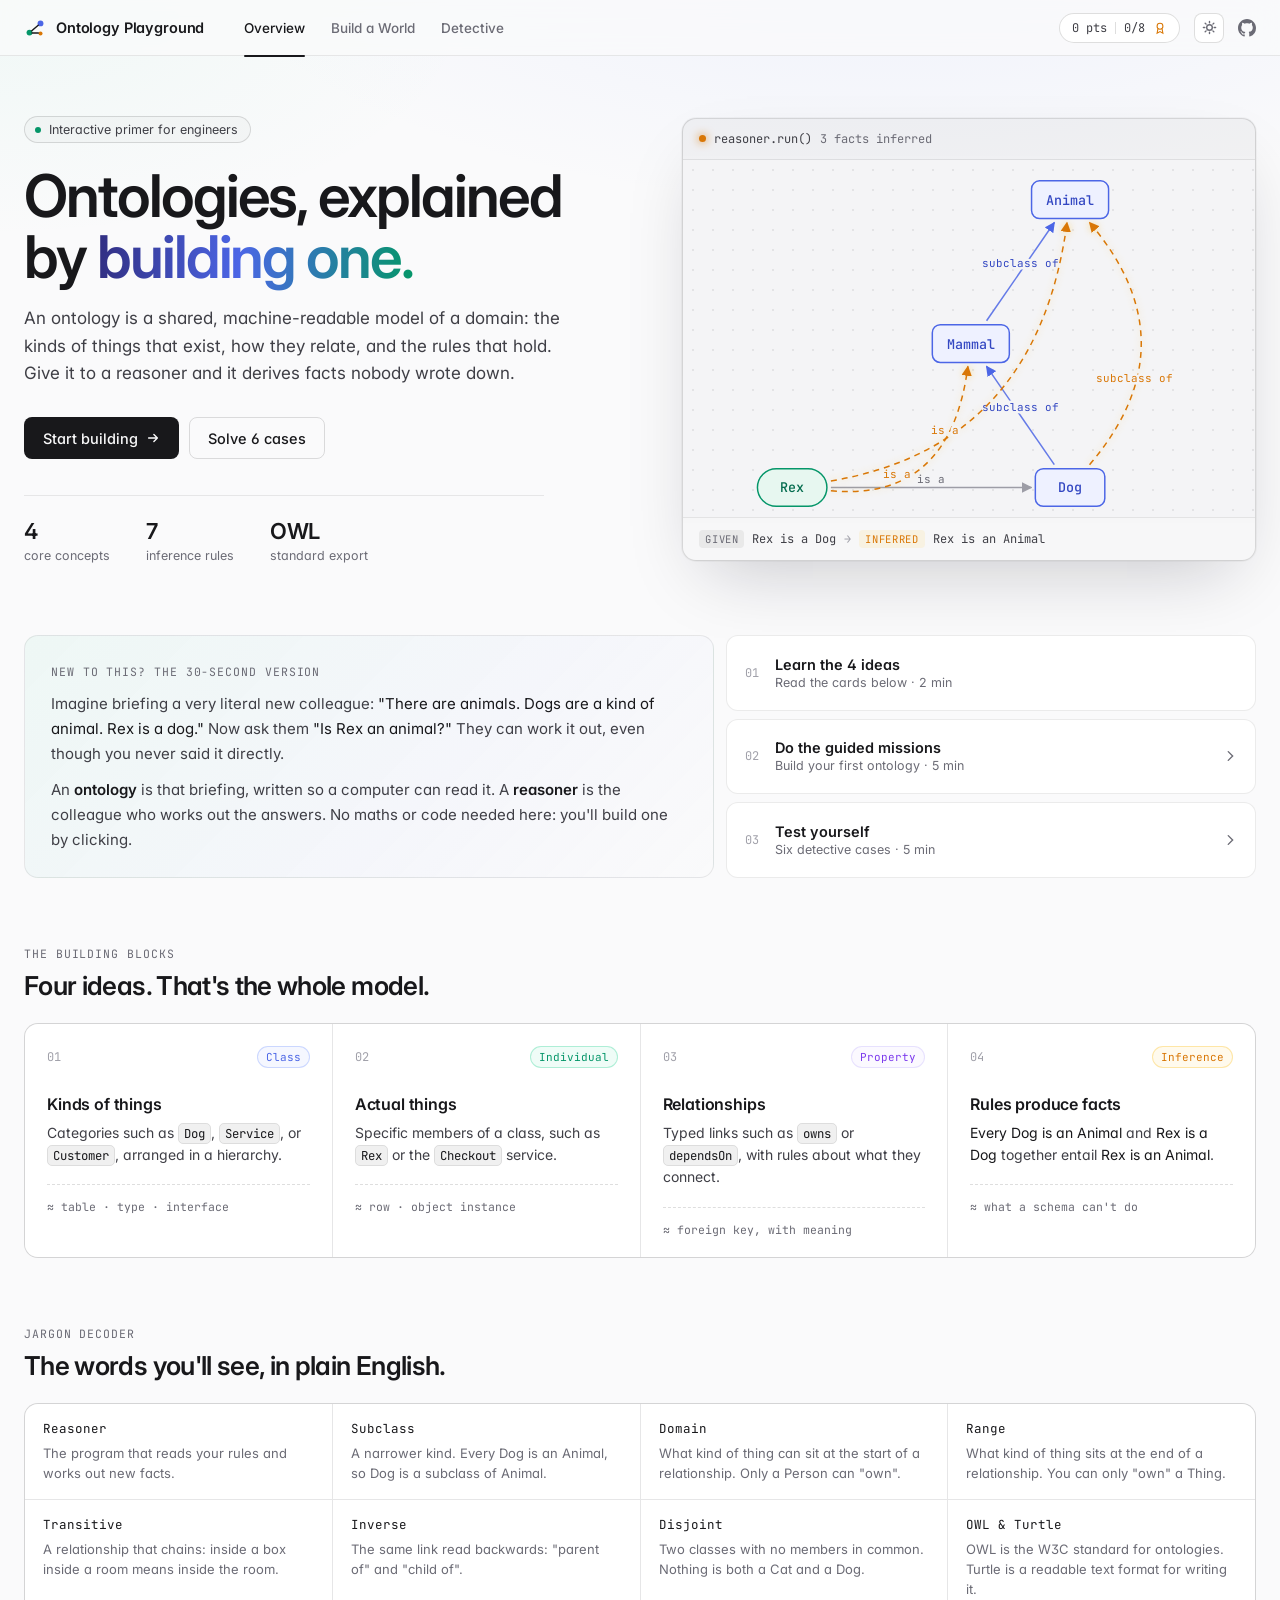
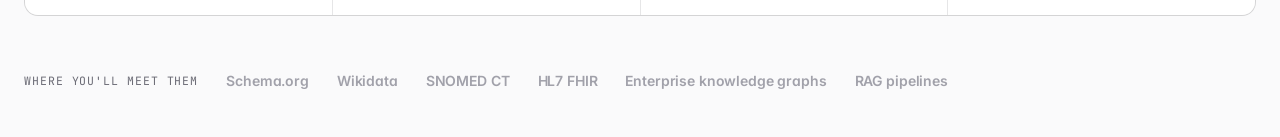
==== commit 649649b2: "Add light theme with a header toggle Colours now come from theme variables. The page follows the sys" ====
--- a/ontology/index.html
+++ b/ontology/index.html
@@ -10,6 +10,10 @@
   <link href="https://fonts.googleapis.com/css2?family=Inter:wght@400;500;600;700&family=JetBrains+Mono:wght@400;500;600&display=swap" rel="stylesheet" />
   <link rel="icon" href="data:image/svg+xml,%3Csvg xmlns='http://www.w3.org/2000/svg' viewBox='0 0 32 32'%3E%3Crect width='32' height='32' rx='8' fill='%230a0a0b'/%3E%3Ccircle cx='10' cy='22' r='4' fill='%2334d399'/%3E%3Ccircle cx='22' cy='10' r='4' fill='%237c9cff'/%3E%3Cpath d='M13 19l6-6' stroke='%23ededef' stroke-width='2'/%3E%3C/svg%3E" />
   <link rel="stylesheet" href="src/styles.css" />
+  <script>
+    // Set the theme before first paint: saved choice, else the system setting.
+    document.documentElement.dataset.theme = localStorage.getItem("theme") || (matchMedia("(prefers-color-scheme: light)").matches ? "light" : "dark");
+  </script>
 </head>
 <body>
   <header class="topbar">
@@ -24,6 +28,10 @@
     </nav>
     <div class="top-right">
       <button class="profile-btn" id="profile-btn" title="Your score and badges"></button>
+      <button class="theme-btn" id="theme-btn" aria-label="Toggle light and dark theme" title="Toggle theme">
+        <svg class="moon" viewBox="0 0 16 16" width="15" height="15" fill="none" stroke="currentColor" stroke-width="1.5" stroke-linejoin="round"><path d="M13.5 9.5A5.5 5.5 0 0 1 6.5 2.5a5.5 5.5 0 1 0 7 7z"/></svg>
+        <svg class="sun" viewBox="0 0 16 16" width="15" height="15" fill="none" stroke="currentColor" stroke-width="1.5" stroke-linecap="round"><circle cx="8" cy="8" r="3"/><path d="M8 1.5v1.5M8 13v1.5M1.5 8H3M13 8h1.5M3.4 3.4l1 1M11.6 11.6l1 1M3.4 12.6l1-1M11.6 4.4l1-1"/></svg>
+      </button>
       <a class="icon-link" href="https://github.com/mani-bellan/concept-playgrounds" target="_blank" rel="noopener" aria-label="Source on GitHub">
         <svg viewBox="0 0 16 16" width="18" height="18" aria-hidden="true"><path fill="currentColor" d="M8 0C3.58 0 0 3.58 0 8c0 3.54 2.29 6.53 5.47 7.59.4.07.55-.17.55-.38 0-.19-.01-.82-.01-1.49-2.01.37-2.53-.49-2.69-.94-.09-.23-.48-.94-.82-1.13-.28-.15-.68-.52-.01-.53.63-.01 1.08.58 1.23.82.72 1.21 1.87.87 2.33.66.07-.52.28-.87.51-1.07-1.78-.2-3.64-.89-3.64-3.95 0-.87.31-1.59.82-2.15-.08-.2-.36-1.02.08-2.12 0 0 .67-.21 2.2.82.64-.18 1.32-.27 2-.27.68 0 1.36.09 2 .27 1.53-1.04 2.2-.82 2.2-.82.44 1.1.16 1.92.08 2.12.51.56.82 1.27.82 2.15 0 3.07-1.87 3.75-3.65 3.95.29.25.54.73.54 1.48 0 1.07-.01 1.93-.01 2.2 0 .21.15.46.55.38A8.013 8.013 0 0016 8c0-4.42-3.58-8-8-8z"/></svg>
       </a>
--- a/ontology/src/styles.css
+++ b/ontology/src/styles.css
@@ -18,12 +18,73 @@
   --radius: 10px;
   --sans: "Inter", ui-sans-serif, system-ui, -apple-system, "Segoe UI", sans-serif;
   --mono: "JetBrains Mono", ui-monospace, SFMono-Regular, Menlo, monospace;
+  --tint: 255, 255, 255;
+  --hover: #1d1d22;
+  --strong: #fff;
+  --on-accent: #0a0a0b;
+  --topbar: rgba(9, 9, 11, 0.72);
+  --grad-a: #c7d2fe;
+  --track: #2a2a31;
+  --knob: #d4d4d8;
+  --edge: #6b6b76;
+  --class-bg: #141a2e;
+  --class-ink: #c7d2fe;
+  --ind-bg: #0d1f18;
+  --ind-ink: #a7f3d0;
+  --bad-bg: #2a1215;
+  --bad-ink: #fecaca;
+  --good-ink: #a7f3d0;
+  --inf-ink: #fde68a;
+  --popover: #1c1c22;
+  --shadow-md: 0 16px 40px rgba(0, 0, 0, .55);
+  --shadow-lg: 0 40px 120px rgba(0, 0, 0, .7);
+  --shadow-hero: 0 30px 80px -20px rgba(0, 0, 0, .7), 0 0 0 1px rgba(0, 0, 0, .4);
   color-scheme: dark;
   font-family: var(--sans);
   font-feature-settings: "cv11", "ss01";
   color: var(--ink);
   background: var(--bg);
   -webkit-font-smoothing: antialiased;
+}
+:root[data-theme="light"] {
+  --bg: #fafafb;
+  --bg-2: #f4f4f6;
+  --panel: #ffffff;
+  --panel-2: #f6f6f8;
+  --line: rgba(0, 0, 0, 0.08);
+  --line-2: rgba(0, 0, 0, 0.13);
+  --ink: #18181b;
+  --ink-2: #3f3f46;
+  --muted: #6b6b75;
+  --faint: #a1a1aa;
+  --class: #4c66e6;
+  --ind: #059669;
+  --prop: #7c3aed;
+  --inf: #d97706;
+  --bad: #dc2626;
+  --good: #059669;
+  --tint: 0, 0, 0;
+  --hover: #efeff2;
+  --strong: #000;
+  --on-accent: #fff;
+  --topbar: rgba(250, 250, 251, 0.8);
+  --grad-a: #312e81;
+  --track: #d4d4d8;
+  --knob: #fff;
+  --edge: #9d9da6;
+  --class-bg: #eef1ff;
+  --class-ink: #3347c2;
+  --ind-bg: #e7f7f0;
+  --ind-ink: #046c4e;
+  --bad-bg: #fef1f1;
+  --bad-ink: #b91c1c;
+  --good-ink: #046c4e;
+  --inf-ink: #8a4b06;
+  --popover: #ffffff;
+  --shadow-md: 0 12px 32px rgba(15, 15, 30, .12);
+  --shadow-lg: 0 30px 80px rgba(15, 15, 30, .18);
+  --shadow-hero: 0 30px 70px -24px rgba(15, 15, 30, .22), 0 0 0 1px rgba(0, 0, 0, .03);
+  color-scheme: light;
 }
 * { box-sizing: border-box; }
 body {
@@ -44,15 +105,15 @@
 .mono { font-family: var(--mono); }
 .muted { color: var(--muted); font-weight: 400; }
 .small { font-size: 12.5px; }
-code { font-family: var(--mono); font-size: 0.88em; color: var(--ink); background: rgba(255, 255, 255, 0.06); border: 1px solid var(--line); padding: 1px 5px; border-radius: 5px; }
+code { font-family: var(--mono); font-size: 0.88em; color: var(--ink); background: rgba(var(--tint), 0.06); border: 1px solid var(--line); padding: 1px 5px; border-radius: 5px; }
 .label { font-size: 11.5px; letter-spacing: 0.08em; text-transform: uppercase; color: var(--muted); }
 
 /* ---------- Buttons & inputs ---------- */
 .btn { display: inline-flex; align-items: center; justify-content: center; gap: 8px; height: 34px; padding: 0 14px; border-radius: 8px; border: 1px solid var(--line-2); background: var(--panel-2); color: var(--ink); font-size: 13.5px; font-weight: 500; transition: background .15s, border-color .15s, transform .05s; white-space: nowrap; }
-.btn:hover { background: #1d1d22; border-color: rgba(255, 255, 255, 0.18); }
+.btn:hover { background: var(--hover); border-color: rgba(var(--tint), 0.18); }
 .btn:active { transform: translateY(1px); }
-.btn-primary { background: var(--ink); color: #0a0a0b; border-color: transparent; }
-.btn-primary:hover { background: #fff; }
+.btn-primary { background: var(--ink); color: var(--bg); border-color: transparent; }
+.btn-primary:hover { background: var(--strong); }
 .btn-ghost { background: transparent; }
 .btn-lg { height: 42px; padding: 0 18px; font-size: 14.5px; }
 .btn-sm { height: 32px; font-size: 13px; padding: 0 12px; }
@@ -69,7 +130,7 @@
 .sw-prop { background: var(--prop); border-radius: 50%; }
 
 /* ---------- Top bar ---------- */
-.topbar { position: sticky; top: 0; z-index: 10; display: flex; align-items: center; gap: 28px; height: 56px; padding: 0 24px; background: rgba(9, 9, 11, 0.72); backdrop-filter: saturate(180%) blur(14px); border-bottom: 1px solid var(--line); }
+.topbar { position: sticky; top: 0; z-index: 10; display: flex; align-items: center; gap: 28px; height: 56px; padding: 0 24px; background: var(--topbar); backdrop-filter: saturate(180%) blur(14px); border-bottom: 1px solid var(--line); }
 .brand { display: flex; align-items: center; gap: 10px; font-weight: 600; font-size: 14.5px; letter-spacing: -0.01em; white-space: nowrap; }
 .mark { width: 22px; height: 22px; color: var(--ink); }
 .tabs { display: flex; gap: 2px; flex: 1; }
@@ -83,6 +144,10 @@
 .profile-btn svg { color: var(--inf); }
 .profile-btn .sep { width: 1px; height: 12px; background: var(--line-2); }
 .icon-link { color: var(--muted); display: grid; place-items: center; }
+.theme-btn { width: 30px; height: 30px; padding: 0; border-radius: 8px; border: 1px solid var(--line-2); background: var(--panel); color: var(--muted); display: grid; place-items: center; transition: color .15s, border-color .15s; }
+.theme-btn:hover { color: var(--ink); }
+.theme-btn .sun, :root[data-theme="light"] .theme-btn .moon { display: none; }
+:root[data-theme="light"] .theme-btn .sun { display: block; }
 .icon-link:hover { color: var(--ink); }
 
 main { padding: 24px; max-width: 1480px; margin: 0 auto; }
@@ -93,23 +158,23 @@
 
 /* ---------- Overview ---------- */
 .hero { display: grid; grid-template-columns: 1.05fr 1fr; gap: 56px; align-items: center; max-width: 1240px; margin: 36px auto 72px; }
-.eyebrow { display: inline-flex; align-items: center; gap: 8px; font-size: 12.5px; color: var(--ink-2); padding: 5px 12px 5px 10px; border: 1px solid var(--line-2); border-radius: 999px; background: rgba(255, 255, 255, 0.02); }
+.eyebrow { display: inline-flex; align-items: center; gap: 8px; font-size: 12.5px; color: var(--ink-2); padding: 5px 12px 5px 10px; border: 1px solid var(--line-2); border-radius: 999px; background: rgba(var(--tint), 0.02); }
 .pulse { width: 6px; height: 6px; border-radius: 50%; background: var(--ind); box-shadow: 0 0 0 0 rgba(52, 211, 153, .6); animation: pulse 2s infinite; }
 @keyframes pulse { 70% { box-shadow: 0 0 0 7px rgba(52, 211, 153, 0); } 100% { box-shadow: 0 0 0 0 rgba(52, 211, 153, 0); } }
 .hero h1 { font-size: clamp(38px, 4.6vw, 60px); line-height: 1.04; letter-spacing: -0.035em; font-weight: 600; margin: 22px 0 18px; }
-.grad { background: linear-gradient(92deg, #c7d2fe 0%, #7c9cff 45%, #34d399 100%); -webkit-background-clip: text; background-clip: text; color: transparent; }
+.grad { background: linear-gradient(92deg, var(--grad-a) 0%, var(--class) 45%, var(--ind) 100%); -webkit-background-clip: text; background-clip: text; color: transparent; }
 .lede { font-size: 17px; line-height: 1.6; color: var(--ink-2); max-width: 540px; margin: 0; }
 .hero-cta { display: flex; gap: 10px; margin: 30px 0 36px; }
 .stats { display: flex; gap: 36px; margin: 0; padding-top: 22px; border-top: 1px solid var(--line); max-width: 520px; }
 .stats div { display: flex; flex-direction: column; gap: 4px; }
 .stats dt { font-size: 22px; font-weight: 600; letter-spacing: -0.02em; }
 .stats dd { margin: 0; font-size: 12.5px; color: var(--muted); }
-.hero-demo { margin: 0; border: 1px solid var(--line-2); border-radius: 14px; background: linear-gradient(180deg, rgba(255,255,255,.035), rgba(255,255,255,.01)); box-shadow: 0 30px 80px -20px rgba(0, 0, 0, .7), 0 0 0 1px rgba(0,0,0,.4); overflow: hidden; }
+.hero-demo { margin: 0; border: 1px solid var(--line-2); border-radius: 14px; background: linear-gradient(180deg, rgba(var(--tint), .035), rgba(var(--tint), .01)); box-shadow: var(--shadow-hero); overflow: hidden; }
 .hero-demo figcaption { display: flex; align-items: center; gap: 8px; padding: 12px 16px; border-bottom: 1px solid var(--line); font-family: var(--mono); font-size: 12px; color: var(--ink-2); }
 .dot-live { width: 7px; height: 7px; border-radius: 50%; background: var(--inf); box-shadow: 0 0 10px var(--inf); }
 .hero-demo .graph { border-radius: 0; }
 .demo-foot { padding: 12px 16px; border-top: 1px solid var(--line); font-size: 12px; color: var(--ink-2); display: flex; gap: 8px; align-items: center; flex-wrap: wrap; }
-.demo-foot .k { font-size: 10.5px; text-transform: uppercase; letter-spacing: .06em; padding: 2px 6px; border-radius: 4px; background: rgba(255,255,255,.06); color: var(--muted); }
+.demo-foot .k { font-size: 10.5px; text-transform: uppercase; letter-spacing: .06em; padding: 2px 6px; border-radius: 4px; background: rgba(var(--tint), .06); color: var(--muted); }
 .demo-foot .k.inf { color: var(--inf); background: rgba(251, 191, 36, .1); }
 .demo-foot .sep { color: var(--faint); }
 
@@ -138,7 +203,7 @@
 .pane-section { padding: 14px 16px; border-bottom: 1px solid var(--line); }
 .pane-section:last-child { border-bottom: none; }
 .pane-title { display: flex; align-items: center; gap: 8px; font-size: 12px; font-weight: 600; color: var(--ink-2); margin-bottom: 10px; letter-spacing: 0.01em; }
-.step { display: inline-grid; place-items: center; width: 18px; height: 18px; border-radius: 5px; background: rgba(255,255,255,.06); border: 1px solid var(--line-2); font-family: var(--mono); font-size: 10.5px; color: var(--ink-2); }
+.step { display: inline-grid; place-items: center; width: 18px; height: 18px; border-radius: 5px; background: rgba(var(--tint), .06); border: 1px solid var(--line-2); font-family: var(--mono); font-size: 10.5px; color: var(--ink-2); }
 .opt-label { margin-left: auto; font-weight: 400; font-size: 11px; color: var(--faint); }
 .btn-row { display: grid; grid-template-columns: 1fr 1fr; gap: 6px; margin-top: 8px; }
 .grid-form { display: grid; grid-template-columns: 1fr 1fr; gap: 8px; align-items: end; }
@@ -146,8 +211,8 @@
 .span2 { grid-column: span 2; }
 .toggle { display: flex !important; align-items: center; gap: 8px !important; height: 34px; cursor: pointer; color: var(--ink-2) !important; font-size: 12.5px !important; }
 .toggle input { display: none; }
-.toggle input + span { position: relative; width: 28px; height: 16px; border-radius: 999px; background: #2a2a31; transition: background .15s; flex: none; }
-.toggle input + span::after { content: ""; position: absolute; top: 2px; left: 2px; width: 12px; height: 12px; border-radius: 50%; background: #d4d4d8; transition: transform .15s; }
+.toggle input + span { position: relative; width: 28px; height: 16px; border-radius: 999px; background: var(--track); transition: background .15s; flex: none; }
+.toggle input + span::after { content: ""; position: absolute; top: 2px; left: 2px; width: 12px; height: 12px; border-radius: 50%; background: var(--knob); transition: transform .15s; }
 .toggle input:checked + span { background: var(--class); }
 .toggle input:checked + span::after { transform: translateX(12px); background: #fff; }
 .stack { display: grid; gap: 6px; }
@@ -177,14 +242,14 @@
 .legend .legend-hint { margin-left: auto; color: var(--faint); }
 .lg { display: inline-flex; align-items: center; gap: 6px; }
 .lg::before { content: ""; display: inline-block; width: 14px; height: 10px; border-radius: 3px; }
-.lg-class::before { background: #151a2e; border: 1.5px solid var(--class); }
-.lg-ind::before { background: #0e1f19; border: 1.5px solid var(--ind); border-radius: 6px; }
-.lg-line::before { height: 0; border-top: 1.5px solid #8b8b96; border-radius: 0; width: 18px; }
+.lg-class::before { background: var(--class-bg); border: 1.5px solid var(--class); }
+.lg-ind::before { background: var(--ind-bg); border: 1.5px solid var(--ind); border-radius: 6px; }
+.lg-line::before { height: 0; border-top: 1.5px solid var(--edge); border-radius: 0; width: 18px; }
 .lg-dash::before { height: 0; border-top: 1.5px dashed var(--inf); border-radius: 0; width: 18px; }
 
 .right { padding: 12px; }
 .subtabs { margin-bottom: 12px; }
-#problem-count:not(:empty) { background: var(--bad); color: #0a0a0b; border-radius: 999px; padding: 0 6px; font-size: 10.5px; font-weight: 700; line-height: 16px; }
+#problem-count:not(:empty) { background: var(--bad); color: var(--on-accent); border-radius: 999px; padding: 0 6px; font-size: 10.5px; font-weight: 700; line-height: 16px; }
 .sub { display: none; }
 .sub.active { display: block; }
 .sub > p { margin: 4px 2px 12px; font-size: 13px; line-height: 1.5; color: var(--muted); }
@@ -202,31 +267,31 @@
 .why li.inf::before { border-color: rgba(251, 191, 36, .5); color: var(--inf); }
 .why li.contra { color: var(--bad); font-weight: 500; }
 .why li.contra::before { border-color: rgba(248, 113, 113, .6); color: var(--bad); }
-.problem { display: flex; gap: 10px; background: rgba(248, 113, 113, .06); border: 1px solid rgba(248, 113, 113, .25); color: #fecaca; border-radius: 8px; padding: 12px; font-size: 13px; line-height: 1.5; margin-bottom: 8px; }
+.problem { display: flex; gap: 10px; background: rgba(248, 113, 113, .06); border: 1px solid rgba(248, 113, 113, .25); color: var(--bad-ink); border-radius: 8px; padding: 12px; font-size: 13px; line-height: 1.5; margin-bottom: 8px; }
 .problem svg { flex: none; color: var(--bad); margin-top: 2px; }
 .empty-state { text-align: center; padding: 28px 12px; color: var(--muted); font-size: 13px; line-height: 1.55; }
 .empty-state b { display: block; color: var(--ink-2); font-weight: 500; margin-bottom: 4px; }
 
 /* ---------- Graph ---------- */
-.graph { width: 100%; aspect-ratio: 8 / 5; display: block; background-color: var(--bg-2); background-image: radial-gradient(rgba(255,255,255,.07) 1px, transparent 1px); background-size: 20px 20px; touch-action: none; user-select: none; }
+.graph { width: 100%; aspect-ratio: 8 / 5; display: block; background-color: var(--bg-2); background-image: radial-gradient(rgba(var(--tint), .07) 1px, transparent 1px); background-size: 20px 20px; touch-action: none; user-select: none; }
 .node { cursor: grab; }
 .node:active { cursor: grabbing; }
 .node rect { stroke-width: 1.5; transition: filter .2s; }
 .node text { text-anchor: middle; font-family: var(--mono); font-size: 13.5px; font-weight: 500; pointer-events: none; }
-.node-class rect { fill: #141a2e; stroke: var(--class); }
-.node-class text { fill: #c7d2fe; }
-.node-individual rect { fill: #0d1f18; stroke: var(--ind); }
-.node-individual text { fill: #a7f3d0; }
+.node-class rect { fill: var(--class-bg); stroke: var(--class); }
+.node-class text { fill: var(--class-ink); }
+.node-individual rect { fill: var(--ind-bg); stroke: var(--ind); }
+.node-individual text { fill: var(--ind-ink); }
 .node:hover rect { filter: brightness(1.25); }
-.node.selected rect { stroke: #fff; stroke-width: 2; filter: drop-shadow(0 0 10px rgba(124, 156, 255, .55)); }
-.node.bad rect { fill: #2a1215; stroke: var(--bad); stroke-width: 2; filter: drop-shadow(0 0 12px rgba(248, 113, 113, .55)); animation: shake .45s 2; }
-.node.bad text { fill: #fecaca; }
+.node.selected rect { stroke: var(--strong); stroke-width: 2; filter: drop-shadow(0 0 10px rgba(124, 156, 255, .55)); }
+.node.bad rect { fill: var(--bad-bg); stroke: var(--bad); stroke-width: 2; filter: drop-shadow(0 0 12px rgba(248, 113, 113, .55)); animation: shake .45s 2; }
+.node.bad text { fill: var(--bad-ink); }
 .edge path { fill: none; stroke-width: 1.5; }
 .edge text { font-family: var(--mono); font-size: 11px; text-anchor: middle; paint-order: stroke; stroke: var(--bg-2); stroke-width: 5px; stroke-linejoin: round; }
-.edge-type path { stroke: #6b6b76; }
-.edge-type text { fill: #8b8b96; }
+.edge-type path { stroke: var(--edge); }
+.edge-type text { fill: var(--muted); }
 .edge-subClassOf path { stroke: var(--class); stroke-opacity: .85; }
-.edge-subClassOf text { fill: #a5b8ff; }
+.edge-subClassOf text { fill: var(--class-ink); }
 .edge-disjointWith path { stroke: var(--bad); stroke-dasharray: 2 5; stroke-linecap: round; }
 .edge-disjointWith text { fill: var(--bad); }
 .edge-prop path { stroke: var(--prop); stroke-opacity: .9; }
@@ -234,8 +299,8 @@
 .edge.inferred path { stroke: var(--inf); stroke-opacity: 1; stroke-dasharray: 6 5; filter: drop-shadow(0 0 4px rgba(251, 191, 36, .45)); }
 .edge.inferred text { fill: var(--inf); }
 .edge.hl path { stroke-width: 2.6; }
-.edge.hl:not(.inferred) path { stroke: #fff; }
-.edge.hl:not(.inferred) text { fill: #fff; }
+.edge.hl:not(.inferred) path { stroke: var(--strong); }
+.edge.hl:not(.inferred) text { fill: var(--strong); }
 .edge.fresh path { animation: draw 1.1s ease-out; }
 .edge.fresh text { animation: fadein .8s ease-out; }
 @keyframes draw { from { stroke-dashoffset: 140; opacity: 0; } to { stroke-dashoffset: 0; opacity: 1; } }
@@ -245,7 +310,7 @@
 /* ---------- Detective ---------- */
 .det-head { display: flex; justify-content: space-between; align-items: end; gap: 24px; margin: 4px 0 18px; }
 .progress { display: flex; align-items: center; gap: 12px; font-size: 12px; color: var(--muted); }
-.progress .bar { width: 180px; height: 4px; border-radius: 999px; background: rgba(255,255,255,.08); overflow: hidden; }
+.progress .bar { width: 180px; height: 4px; border-radius: 999px; background: rgba(var(--tint), .08); overflow: hidden; }
 .progress .bar span { display: block; height: 100%; background: linear-gradient(90deg, var(--class), var(--ind)); border-radius: inherit; transition: width .4s; }
 .level-strip { display: grid; grid-template-columns: repeat(6, minmax(0, 1fr)); gap: 8px; margin-bottom: 14px; }
 .lvl { display: flex; flex-direction: column; align-items: flex-start; gap: 6px; padding: 10px 12px; border-radius: 10px; border: 1px solid var(--line); background: var(--panel); text-align: left; transition: border-color .15s, background .15s; min-width: 0; }
@@ -256,7 +321,7 @@
 .lvl.active .name { color: var(--ink); }
 .lvl .check { color: var(--good); display: inline-flex; align-items: center; gap: 4px; }
 .pips { display: inline-flex; gap: 3px; }
-.pips i { width: 5px; height: 5px; border-radius: 50%; background: rgba(255,255,255,.12); }
+.pips i { width: 5px; height: 5px; border-radius: 50%; background: rgba(var(--tint), .12); }
 .pips i.on { background: var(--inf); }
 .case { display: grid; grid-template-columns: minmax(0, 1fr) 400px; gap: 12px; align-items: start; }
 .case-left { overflow: hidden; }
@@ -273,12 +338,12 @@
 .opt:hover:not(:disabled) { border-color: rgba(124, 156, 255, .55); background: rgba(124, 156, 255, .05); }
 .opt:disabled { cursor: default; color: var(--faint); }
 .opt.right { border-color: rgba(52, 211, 153, .55); background: rgba(52, 211, 153, .08); color: var(--ink); }
-.opt.right kbd { background: var(--good); color: #0a0a0b; border-color: transparent; }
+.opt.right kbd { background: var(--good); color: var(--on-accent); border-color: transparent; }
 .opt.wrong { border-color: rgba(248, 113, 113, .45); background: rgba(248, 113, 113, .06); color: var(--muted); text-decoration: line-through; text-decoration-color: rgba(248, 113, 113, .6); }
 .opt.wrong kbd { color: var(--bad); border-color: rgba(248, 113, 113, .4); }
 .banner { display: flex; align-items: center; gap: 10px; margin: 16px 0 4px; padding: 10px 12px; border-radius: 9px; font-size: 13.5px; }
-.banner.good { background: rgba(52, 211, 153, .08); border: 1px solid rgba(52, 211, 153, .3); color: #a7f3d0; }
-.banner.bad { background: rgba(248, 113, 113, .06); border: 1px solid rgba(248, 113, 113, .3); color: #fecaca; }
+.banner.good { background: rgba(52, 211, 153, .08); border: 1px solid rgba(52, 211, 153, .3); color: var(--good-ink); }
+.banner.bad { background: rgba(248, 113, 113, .06); border: 1px solid rgba(248, 113, 113, .3); color: var(--bad-ink); }
 .banner .pts { margin-left: auto; font-family: var(--mono); font-size: 12px; color: var(--inf); }
 .reasoning { margin-top: 18px; }
 .reasoning .why { font-size: 13px; }
@@ -290,7 +355,7 @@
 
 /* ---------- Beginner help ---------- */
 .term { border-bottom: 1px dotted currentColor; cursor: help; position: relative; outline-offset: 2px; }
-.term::after { content: attr(data-tip); position: absolute; left: 50%; bottom: calc(100% + 8px); transform: translateX(-50%) translateY(4px); width: max-content; max-width: 240px; padding: 8px 10px; border-radius: 8px; background: #1f1f25; border: 1px solid var(--line-2); box-shadow: 0 10px 30px rgba(0,0,0,.5); color: var(--ink); font: 400 12.5px/1.45 var(--sans); letter-spacing: 0; text-transform: none; white-space: normal; text-align: left; opacity: 0; pointer-events: none; transition: opacity .15s, transform .15s; z-index: 20; }
+.term::after { content: attr(data-tip); position: absolute; left: 50%; bottom: calc(100% + 8px); transform: translateX(-50%) translateY(4px); width: max-content; max-width: 240px; padding: 8px 10px; border-radius: 8px; background: var(--popover); border: 1px solid var(--line-2); box-shadow: var(--shadow-md); color: var(--ink); font: 400 12.5px/1.45 var(--sans); letter-spacing: 0; text-transform: none; white-space: normal; text-align: left; opacity: 0; pointer-events: none; transition: opacity .15s, transform .15s; z-index: 20; }
 .term:hover::after, .term:focus::after { opacity: 1; transform: translateX(-50%); }
 .grid-form .term::after, .pane-title .term::after { left: 0; transform: translateY(4px); }
 .grid-form .term:hover::after, .grid-form .term:focus::after, .pane-title .term:hover::after, .pane-title .term:focus::after { transform: none; }
@@ -318,7 +383,7 @@
 .mission-head { display: grid; gap: 10px; margin: 2px 2px 14px; }
 .mission-head > div:first-child { display: flex; flex-direction: column; gap: 2px; }
 .mission-head b { font-size: 14px; font-weight: 600; }
-.mission-head .bar, .progress .bar { height: 4px; border-radius: 999px; background: rgba(255,255,255,.08); overflow: hidden; }
+.mission-head .bar, .progress .bar { height: 4px; border-radius: 999px; background: rgba(var(--tint), .08); overflow: hidden; }
 .mission-head .bar span { display: block; height: 100%; background: linear-gradient(90deg, var(--class), var(--ind)); border-radius: inherit; transition: width .4s; }
 .btn.wide { width: 100%; margin-bottom: 12px; }
 .missions { list-style: none; margin: 0; padding: 0; display: grid; gap: 6px; }
@@ -330,22 +395,22 @@
 .missions li.current { border-color: rgba(124,156,255,.45); background: rgba(124,156,255,.06); box-shadow: 0 0 0 3px rgba(124,156,255,.08); }
 .missions li.current .m-num { border-color: var(--class); color: var(--class); }
 .missions li.current .m-title { color: var(--ink); }
-.missions li.done .m-num { background: var(--good); border-color: transparent; color: #0a0a0b; }
+.missions li.done .m-num { background: var(--good); border-color: transparent; color: var(--on-accent); }
 .missions li.todo { opacity: .5; }
 
 /* ---------- Detective extras ---------- */
 .primer { margin: -4px -4px 18px; padding: 14px; border-radius: 10px; background: rgba(124,156,255,.06); border: 1px solid rgba(124,156,255,.22); }
 .primer p { margin: 6px 0 0; font-size: 13.5px; line-height: 1.6; color: var(--ink-2); }
-.primer .label { color: #a5b8ff; }
+.primer .label { color: var(--class-ink); }
 .hint-btn { margin-top: 14px; padding: 0 10px; color: var(--ink-2); }
 .hint-btn svg, .hint svg { color: var(--inf); flex: none; }
-.hint { display: flex; gap: 10px; margin-top: 14px; padding: 12px; border-radius: 9px; background: rgba(251,191,36,.06); border: 1px solid rgba(251,191,36,.25); font-size: 13.5px; line-height: 1.55; color: #fde68a; }
+.hint { display: flex; gap: 10px; margin-top: 14px; padding: 12px; border-radius: 9px; background: rgba(251,191,36,.06); border: 1px solid rgba(251,191,36,.25); font-size: 13.5px; line-height: 1.55; color: var(--inf-ink); }
 .hint svg { margin-top: 3px; }
 .worth { margin-top: 12px; font-size: 11.5px; color: var(--faint); }
 .finale .btn { margin-top: 12px; }
 
 /* ---------- Profile dialog ---------- */
-dialog#profile { width: min(640px, calc(100vw - 32px)); max-height: calc(100vh - 48px); padding: 0; border: 1px solid var(--line-2); border-radius: 16px; background: var(--panel); color: var(--ink); box-shadow: 0 40px 120px rgba(0,0,0,.7); overflow: auto; }
+dialog#profile { width: min(640px, calc(100vw - 32px)); max-height: calc(100vh - 48px); padding: 0; border: 1px solid var(--line-2); border-radius: 16px; background: var(--panel); color: var(--ink); box-shadow: var(--shadow-lg); overflow: auto; }
 dialog#profile[open] { animation: pop-in .2s ease-out; }
 dialog::backdrop { background: rgba(0,0,0,.6); backdrop-filter: blur(4px); }
 @keyframes pop-in { from { opacity: 0; transform: translateY(8px) scale(.98); } to { opacity: 1; transform: none; } }
@@ -365,7 +430,7 @@
 .badge-item div { display: grid; gap: 2px; min-width: 0; }
 .badge-item b { font-size: 13px; font-weight: 600; color: var(--muted); }
 .badge-item span:not(.badge-icon) { font-size: 12px; color: var(--faint); line-height: 1.4; }
-.badge-icon { flex: none; width: 38px; height: 38px; border-radius: 50%; display: grid; place-items: center; color: #3f3f46; background: rgba(255,255,255,.03); border: 1px dashed var(--line-2); }
+.badge-icon { flex: none; width: 38px; height: 38px; border-radius: 50%; display: grid; place-items: center; color: var(--faint); background: rgba(var(--tint), .03); border: 1px dashed var(--line-2); }
 .badge-item.got { border-color: rgba(251,191,36,.25); background: linear-gradient(135deg, rgba(251,191,36,.07), transparent); }
 .badge-item.got .badge-icon { color: var(--inf); background: rgba(251,191,36,.1); border: 1px solid rgba(251,191,36,.4); box-shadow: 0 0 16px rgba(251,191,36,.15); }
 .badge-item.got b { color: var(--ink); }
@@ -378,7 +443,7 @@
 
 /* ---------- Toasts ---------- */
 #toasts { position: fixed; right: 20px; bottom: 20px; z-index: 50; display: grid; gap: 8px; }
-.toast { display: flex; gap: 12px; align-items: center; min-width: 260px; padding: 12px 16px 12px 12px; border-radius: 12px; background: #18181d; border: 1px solid var(--line-2); box-shadow: 0 16px 40px rgba(0,0,0,.55); animation: toast-in .3s cubic-bezier(.2,.9,.3,1.2); transition: opacity .35s, transform .35s; }
+.toast { display: flex; gap: 12px; align-items: center; min-width: 260px; padding: 12px 16px 12px 12px; border-radius: 12px; background: var(--popover); border: 1px solid var(--line-2); box-shadow: var(--shadow-md); animation: toast-in .3s cubic-bezier(.2,.9,.3,1.2); transition: opacity .35s, transform .35s; }
 .toast.out { opacity: 0; transform: translateY(8px); }
 .toast-icon { width: 36px; height: 36px; border-radius: 50%; display: grid; place-items: center; color: var(--inf); background: rgba(251,191,36,.12); border: 1px solid rgba(251,191,36,.4); }
 .toast-title { font-family: var(--mono); font-size: 10.5px; letter-spacing: .08em; text-transform: uppercase; color: var(--muted); }
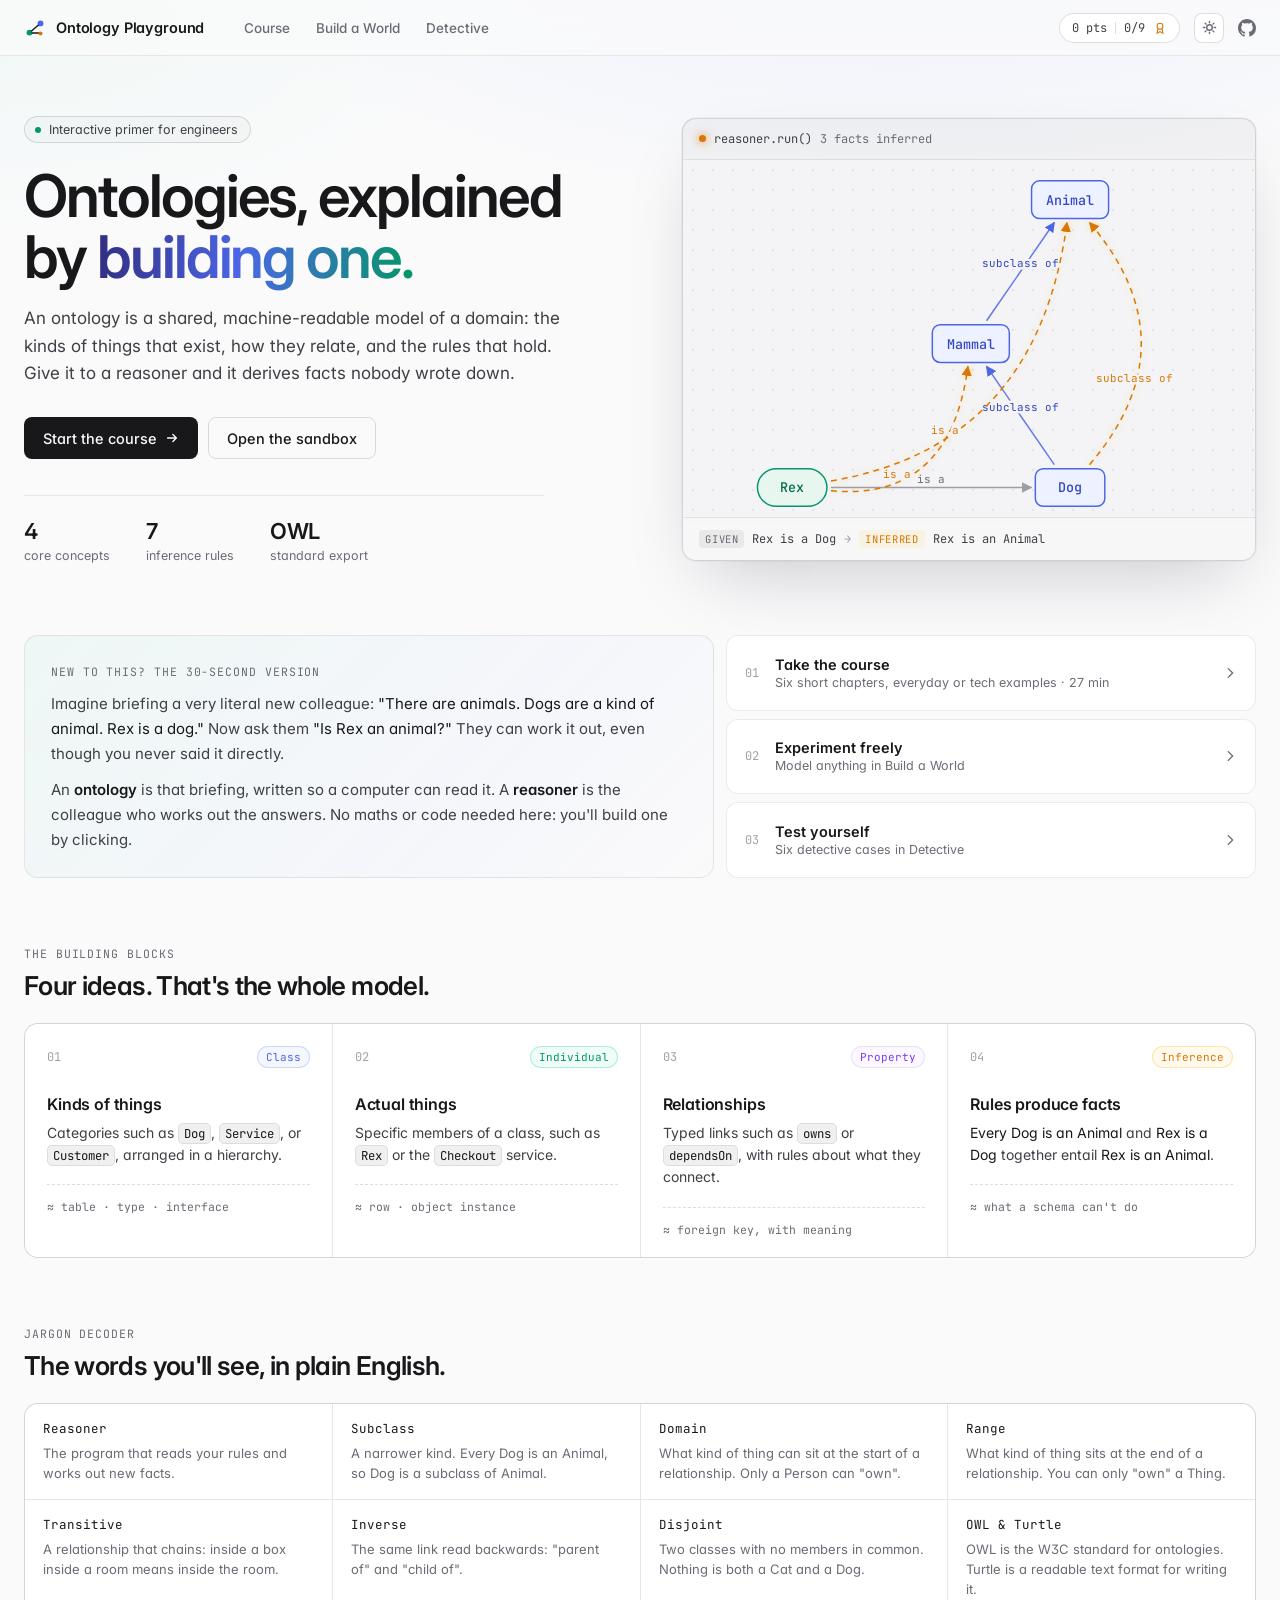
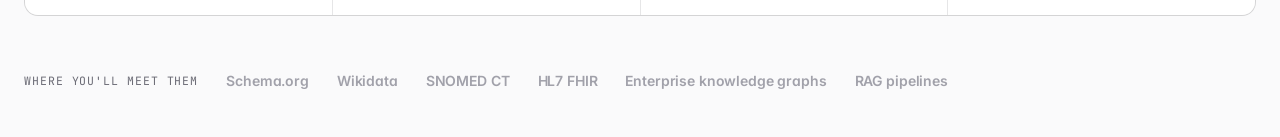
==== commit 6aa365b2: "Add a guided course with everyday and tech paths A new Course tab replaces Overview in the nav (the " ====
--- a/ontology/index.html
+++ b/ontology/index.html
@@ -17,13 +17,13 @@
 </head>
 <body>
   <header class="topbar">
-    <div class="brand">
+    <div class="brand" data-tab="learn" role="link" tabindex="0" title="Overview">
       <svg class="mark" viewBox="0 0 24 24" aria-hidden="true"><circle cx="6" cy="17" r="3.2" fill="var(--ind)"/><circle cx="18" cy="7" r="3.2" fill="var(--class)"/><circle cx="18" cy="18" r="2.2" fill="var(--inf)"/><path d="M8.5 15 15.5 9M8.8 17.4h6.8" stroke="currentColor" stroke-width="1.6" stroke-linecap="round"/></svg>
       <span>Ontology Playground</span>
     </div>
     <nav class="tabs" role="tablist">
-      <button class="tab active" data-tab="learn">Overview</button>
-      <button class="tab" data-tab="sandbox">Build a World</button>
+      <button class="tab" data-tab="course">Course</button>
+      <button class="tab" data-tab="sandbox"><span class="long">Build a World</span><span class="short">Build</span></button>
       <button class="tab" data-tab="detective">Detective</button>
     </nav>
     <div class="top-right">
@@ -39,6 +39,10 @@
   </header>
 
   <main>
+    <button id="back-bar" class="back-bar" hidden>
+      <svg viewBox="0 0 16 16" width="14" height="14"><path d="M10 3L5 8l5 5" stroke="currentColor" stroke-width="1.6" fill="none" stroke-linecap="round"/></svg>
+      <span></span>
+    </button>
     <!-- Overview -->
     <section id="view-learn" class="view active">
       <div class="hero">
@@ -47,10 +51,10 @@
           <h1>Ontologies, explained by <span class="grad">building one.</span></h1>
           <p class="lede">An ontology is a shared, machine-readable model of a domain: the kinds of things that exist, how they relate, and the rules that hold. Give it to a reasoner and it derives facts nobody wrote down.</p>
           <div class="hero-cta">
-            <button class="btn btn-primary btn-lg" data-goto="sandbox">Start building
+            <button class="btn btn-primary btn-lg" data-goto="course">Start the course
               <svg viewBox="0 0 16 16" width="14" height="14" aria-hidden="true"><path d="M3 8h10M9 4l4 4-4 4" stroke="currentColor" stroke-width="1.6" fill="none" stroke-linecap="round" stroke-linejoin="round"/></svg>
             </button>
-            <button class="btn btn-ghost btn-lg" data-goto="detective">Solve 6 cases</button>
+            <button class="btn btn-ghost btn-lg" data-goto="sandbox">Open the sandbox</button>
           </div>
           <dl class="stats">
             <div><dt>4</dt><dd>core concepts</dd></div>
@@ -72,9 +76,9 @@
           <p>An <b>ontology</b> is that briefing, written so a computer can read it. A <b>reasoner</b> is the colleague who works out the answers. No maths or code needed here: you'll build one by clicking.</p>
         </div>
         <ol class="path">
-          <li><span class="mono">01</span><div><b>Learn the 4 ideas</b><span>Read the cards below · 2 min</span></div></li>
-          <li data-goto="sandbox"><span class="mono">02</span><div><b>Do the guided missions</b><span>Build your first ontology · 5 min</span></div><svg viewBox="0 0 16 16" width="14" height="14"><path d="M6 3l5 5-5 5" stroke="currentColor" stroke-width="1.6" fill="none" stroke-linecap="round"/></svg></li>
-          <li data-goto="detective"><span class="mono">03</span><div><b>Test yourself</b><span>Six detective cases · 5 min</span></div><svg viewBox="0 0 16 16" width="14" height="14"><path d="M6 3l5 5-5 5" stroke="currentColor" stroke-width="1.6" fill="none" stroke-linecap="round"/></svg></li>
+          <li data-goto="course"><span class="mono">01</span><div><b>Take the course</b><span>Six short chapters, everyday or tech examples · 27 min</span></div><svg viewBox="0 0 16 16" width="14" height="14"><path d="M6 3l5 5-5 5" stroke="currentColor" stroke-width="1.6" fill="none" stroke-linecap="round"/></svg></li>
+          <li data-goto="sandbox"><span class="mono">02</span><div><b>Experiment freely</b><span>Model anything in Build a World</span></div><svg viewBox="0 0 16 16" width="14" height="14"><path d="M6 3l5 5-5 5" stroke="currentColor" stroke-width="1.6" fill="none" stroke-linecap="round"/></svg></li>
+          <li data-goto="detective"><span class="mono">03</span><div><b>Test yourself</b><span>Six detective cases in Detective</span></div><svg viewBox="0 0 16 16" width="14" height="14"><path d="M6 3l5 5-5 5" stroke="currentColor" stroke-width="1.6" fill="none" stroke-linecap="round"/></svg></li>
         </ol>
       </div>
 
@@ -132,6 +136,9 @@
       </div>
     </section>
 
+    <!-- Course -->
+    <section id="view-course" class="view"><div id="course"></div></section>
+
     <!-- Sandbox -->
     <section id="view-sandbox" class="view">
       <aside class="pane side">
--- a/ontology/src/styles.css
+++ b/ontology/src/styles.css
@@ -133,7 +133,8 @@
 .topbar { position: sticky; top: 0; z-index: 10; display: flex; align-items: center; gap: 28px; height: 56px; padding: 0 24px; background: var(--topbar); backdrop-filter: saturate(180%) blur(14px); border-bottom: 1px solid var(--line); }
 .brand { display: flex; align-items: center; gap: 10px; font-weight: 600; font-size: 14.5px; letter-spacing: -0.01em; white-space: nowrap; }
 .mark { width: 22px; height: 22px; color: var(--ink); }
-.tabs { display: flex; gap: 2px; flex: 1; }
+.tabs { display: flex; gap: 2px; flex: 1; min-width: 0; }
+.tab .short { display: none; }
 .tab { position: relative; height: 56px; padding: 0 12px; white-space: nowrap; border: none; background: none; color: var(--muted); font-size: 13.5px; font-weight: 500; transition: color .15s; }
 .tab:hover { color: var(--ink); }
 .tab.active { color: var(--ink); }
@@ -273,7 +274,7 @@
 .empty-state b { display: block; color: var(--ink-2); font-weight: 500; margin-bottom: 4px; }
 
 /* ---------- Graph ---------- */
-.graph { width: 100%; aspect-ratio: 8 / 5; display: block; background-color: var(--bg-2); background-image: radial-gradient(rgba(var(--tint), .07) 1px, transparent 1px); background-size: 20px 20px; touch-action: none; user-select: none; }
+.graph { width: 100%; aspect-ratio: 8 / 5; display: block; background-color: var(--bg-2); background-image: radial-gradient(rgba(var(--tint), .07) 1px, transparent 1px); background-size: 20px 20px; user-select: none; }
 .node { cursor: grab; }
 .node:active { cursor: grabbing; }
 .node rect { stroke-width: 1.5; transition: filter .2s; }
@@ -312,7 +313,7 @@
 .progress { display: flex; align-items: center; gap: 12px; font-size: 12px; color: var(--muted); }
 .progress .bar { width: 180px; height: 4px; border-radius: 999px; background: rgba(var(--tint), .08); overflow: hidden; }
 .progress .bar span { display: block; height: 100%; background: linear-gradient(90deg, var(--class), var(--ind)); border-radius: inherit; transition: width .4s; }
-.level-strip { display: grid; grid-template-columns: repeat(6, minmax(0, 1fr)); gap: 8px; margin-bottom: 14px; }
+.level-strip { position: relative; display: grid; grid-template-columns: repeat(6, minmax(0, 1fr)); gap: 8px; margin-bottom: 14px; }
 .lvl { display: flex; flex-direction: column; align-items: flex-start; gap: 6px; padding: 10px 12px; border-radius: 10px; border: 1px solid var(--line); background: var(--panel); text-align: left; transition: border-color .15s, background .15s; min-width: 0; }
 .lvl:hover { border-color: var(--line-2); background: var(--panel-2); }
 .lvl .row { display: flex; width: 100%; justify-content: space-between; align-items: center; font-family: var(--mono); font-size: 11px; color: var(--faint); }
@@ -453,31 +454,163 @@
 .toast.mission { border-color: rgba(52,211,153,.3); }
 @keyframes toast-in { from { opacity: 0; transform: translateY(12px) scale(.96); } to { opacity: 1; transform: none; } }
 
+/* ---------- Course ---------- */
+.brand { cursor: pointer; }
+.back-bar { display: inline-flex; align-items: center; gap: 8px; margin: 0 0 14px; height: 34px; padding: 0 14px 0 10px; border-radius: 999px; border: 1px solid rgba(124,156,255,.35); background: rgba(124,156,255,.08); color: var(--class-ink); font-size: 13px; font-weight: 500; }
+.back-bar:hover { background: rgba(124,156,255,.14); }
+.back-bar[hidden] { display: none; }
+#course { max-width: 1100px; margin: 0 auto; }
+.course-head { display: flex; justify-content: space-between; align-items: end; gap: 24px; margin: 8px 0 20px; }
+.course-head h2, .chapter-head h2 { font-size: 28px; letter-spacing: -0.025em; font-weight: 600; margin: 8px 0 6px; }
+.course-sub { margin: 0; color: var(--ink-2); font-size: 15px; line-height: 1.55; }
+.path-row { display: flex; align-items: center; gap: 12px; margin-bottom: 14px; font-size: 13px; }
+.path-switch { display: inline-flex; }
+.path-switch button { flex: none; padding: 0 12px; }
+.picker { display: grid; grid-template-columns: 1fr 1.4fr; gap: 20px; align-items: center; padding: 22px; margin-bottom: 18px; border-radius: 14px; border: 1px solid rgba(124,156,255,.3); background: linear-gradient(135deg, rgba(124,156,255,.08), rgba(52,211,153,.05)); }
+.picker-q h3 { margin: 8px 0 6px; font-size: 20px; font-weight: 600; letter-spacing: -0.02em; }
+.picker-q p { margin: 0; font-size: 13.5px; line-height: 1.5; }
+.picker-options { display: grid; grid-template-columns: 1fr 1fr; gap: 10px; }
+.picker-card { display: grid; gap: 6px; text-align: left; padding: 16px; border-radius: 12px; border: 1px solid var(--line-2); background: var(--panel); transition: border-color .15s, transform .15s; }
+.picker-card:hover { border-color: var(--class); transform: translateY(-1px); }
+.picker-card b { font-size: 15px; font-weight: 600; }
+.picker-card span:last-child { font-size: 13px; line-height: 1.5; color: var(--muted); }
+.picker-icon { width: 34px; height: 34px; border-radius: 9px; display: grid; place-items: center; font-family: var(--mono); font-size: 13px; font-weight: 600; color: var(--class-ink); background: var(--class-bg); border: 1px solid rgba(124,156,255,.35); margin-bottom: 4px; }
+.chapter-list { list-style: none; margin: 0; padding: 0; display: grid; gap: 8px; }
+.chapter-card { width: 100%; display: flex; align-items: center; gap: 16px; padding: 16px 18px; text-align: left; border-radius: 12px; border: 1px solid var(--line); background: var(--panel); color: var(--ink); transition: border-color .15s, background .15s; }
+.chapter-card:hover { border-color: var(--line-2); background: var(--panel-2); }
+.chapter-card > svg { color: var(--muted); flex: none; }
+.ch-num { flex: none; width: 34px; height: 34px; border-radius: 50%; display: grid; place-items: center; font-size: 12px; color: var(--muted); border: 1px solid var(--line-2); }
+.ch-body { flex: 1; display: grid; gap: 3px; min-width: 0; }
+.ch-body b { font-size: 15.5px; font-weight: 600; letter-spacing: -0.01em; }
+.ch-body span { font-size: 13.5px; color: var(--muted); }
+.ch-meta { display: flex; align-items: center; gap: 10px; font-size: 11.5px; color: var(--faint); white-space: nowrap; }
+.up-next { padding: 3px 8px; border-radius: 999px; background: var(--class); color: var(--on-accent); font-weight: 600; }
+.chapter-card.next { border-color: rgba(124,156,255,.5); box-shadow: 0 0 0 3px rgba(124,156,255,.08); }
+.chapter-card.next .ch-num { border-color: var(--class); color: var(--class); }
+.chapter-card.done .ch-num { background: var(--good); border-color: transparent; color: var(--on-accent); }
+.chapter-card.started .ch-num { border-color: var(--inf); color: var(--inf); }
+.chapter-top { display: flex; justify-content: space-between; align-items: center; gap: 12px; flex-wrap: wrap; margin: 4px 0 18px; }
+.chapter-top .btn-ghost { padding-left: 8px; }
+.chapter-head { margin-bottom: 18px; }
+.chapter-grid { display: grid; grid-template-columns: minmax(0, 1.25fr) minmax(0, 1fr); gap: 12px; align-items: start; }
+.lesson { padding: 22px; }
+.lesson > p { margin: 0 0 14px; font-size: 15.5px; line-height: 1.7; color: var(--ink-2); }
+.example { margin-top: 18px; padding: 16px; border-radius: 10px; background: var(--bg-2); border: 1px solid var(--line); }
+.example ul { list-style: none; margin: 10px 0 12px; padding: 0; display: grid; gap: 6px; }
+.example li { position: relative; padding-left: 16px; font-size: 14px; line-height: 1.5; color: var(--ink); }
+.example li::before { content: ""; position: absolute; left: 2px; top: 8px; width: 6px; height: 6px; border-radius: 2px; background: var(--class); }
+.example.tech li { font-family: var(--mono); font-size: 12.5px; }
+.conclusion { padding-top: 12px; border-top: 1px dashed var(--line-2); font-size: 14px; line-height: 1.55; color: var(--ink); }
+.chapter-side { display: grid; gap: 12px; }
+.try, .quiz { padding: 18px; }
+.try-item { width: 100%; display: flex; align-items: center; gap: 12px; padding: 12px; margin-top: 6px; text-align: left; border-radius: 10px; border: 1px solid var(--line-2); background: var(--bg-2); color: var(--ink); transition: border-color .15s; }
+.try-item:hover { border-color: var(--class); }
+.try-item > svg { color: var(--muted); flex: none; }
+.try-check { flex: none; width: 20px; height: 20px; border-radius: 50%; display: grid; place-items: center; border: 1.5px dashed var(--line-2); }
+.try-item.done .try-check { background: var(--good); border: none; color: var(--on-accent); }
+.try-body { flex: 1; display: grid; gap: 2px; }
+.try-body b { font-size: 13.5px; font-weight: 600; }
+.try-body span { font-size: 12.5px; color: var(--muted); }
+.quiz-q { padding: 12px 0; }
+.quiz-q + .quiz-q { border-top: 1px solid var(--line); }
+.quiz-q p { margin: 0 0 10px; font-size: 14px; line-height: 1.5; font-weight: 500; }
+.quiz-q p .mono { color: var(--faint); margin-right: 4px; }
+.quiz-options { display: grid; gap: 6px; }
+.quiz-options .opt { padding: 9px 12px; font-size: 13.5px; }
+.quiz-why { display: flex; gap: 8px; margin-top: 10px; font-size: 13px; line-height: 1.5; color: var(--good-ink); }
+.quiz-why svg { flex: none; margin-top: 3px; color: var(--good); }
+.quiz-why .pts { font-family: var(--mono); font-size: 11.5px; color: var(--inf); margin-left: 4px; }
+.quiz-why.bad { color: var(--bad-ink); }
+.chapter-nav { display: flex; justify-content: space-between; gap: 12px; margin: 18px 0 8px; }
+
+/* ---------- Touch ---------- */
+.graph { touch-action: pan-y pinch-zoom; }
+.node { touch-action: none; }
+@media (hover: none) {
+  .x { opacity: 1; }
+}
+
+/* ---------- Tablet ---------- */
 @media (max-width: 1200px) {
-  #view-sandbox.active { grid-template-columns: 1fr; }
+  #view-sandbox.active { grid-template-columns: 1fr 1fr; }
+  .canvas-wrap { grid-column: 1 / -1; order: -1; }
   .side { position: static; max-height: none; }
-  .canvas-wrap { order: -1; }
-  .case { grid-template-columns: 1fr; }
-  .case-right { position: static; }
-  .hero { grid-template-columns: 1fr; gap: 36px; }
+  .side.right { order: 0; }
+  .side:not(.right) { order: 1; }
+  /* Detective: story, graph, question, then known facts. */
+  .case { display: flex; flex-direction: column; align-items: stretch; }
+  .case-left { display: contents; }
+  .case-head { order: 1; background: var(--panel); border: 1px solid var(--line); border-radius: 12px; }
+  .case .graph { order: 2; border: 1px solid var(--line); border-radius: 12px; max-height: none; }
+  .case-right { order: 3; position: static; }
+  .given { order: 4; background: var(--panel); border: 1px solid var(--line); border-radius: 12px; }
+  .hero { grid-template-columns: 1fr; gap: 36px; margin-top: 16px; margin-bottom: 56px; }
   .cards { grid-template-columns: repeat(2, 1fr); }
   .level-strip { grid-template-columns: repeat(3, minmax(0, 1fr)); }
   .beginner { grid-template-columns: 1fr; }
   .decoder { grid-template-columns: repeat(2, 1fr); }
+  .picker { grid-template-columns: 1fr; }
+  .chapter-grid { grid-template-columns: 1fr; }
 }
-@media (max-width: 640px) {
-  main { padding: 16px; }
-  .topbar { gap: 12px; padding: 0 14px; }
-  .brand span { display: none; }
-  .tabs { gap: 0; }
+
+/* ---------- Phone ---------- */
+@media (max-width: 760px) {
+  main { padding: 14px; }
+  .topbar { gap: 10px; padding: 0 12px; }
+  .brand span, .icon-link { display: none; }
+  .tabs { gap: 0; overflow-x: auto; scrollbar-width: none; }
   .tab { padding: 0 8px; font-size: 13px; }
+  .tab .long { display: none; }
+  .tab .short { display: inline; }
   .tab.active::after { left: 8px; right: 8px; }
-  .profile-btn .sep, .profile-btn .mono:nth-of-type(2) { display: none; }
-  .lvl .name { white-space: normal; }
-  .decoder, .badge-grid { grid-template-columns: 1fr; }
+  .profile-btn { padding: 0 10px; flex: none; }
+  .theme-btn { flex: none; }
+  .profile-btn .sep, .profile-btn .badge-count { display: none; }
+  input:not([type]), input[type="text"], select { font-size: 16px; height: 40px; }
+  .btn-sm { height: 38px; }
+
+  .hero h1 { font-size: 36px; }
+  .lede { font-size: 15.5px; }
+  .hero-cta { flex-wrap: wrap; margin: 24px 0 28px; }
+  .stats { gap: 24px; }
+  .section-head h2, .det-head h2 { font-size: 21px; }
+  .cards, .decoder, .badge-grid { grid-template-columns: 1fr; }
+  .plain { padding: 18px; }
   .stat-grid { grid-template-columns: repeat(2, 1fr); }
-  .cards { grid-template-columns: 1fr; }
-  .level-strip { grid-template-columns: repeat(2, minmax(0, 1fr)); }
-  .det-head { flex-direction: column; align-items: start; }
-  .legend .legend-hint { display: none; }
+  .where { gap: 14px; }
+  .logos { gap: 8px 18px; font-size: 13px; }
+
+  /* Sandbox: graph stays in view while the panels scroll beneath it. */
+  #view-sandbox.active { grid-template-columns: 1fr; gap: 10px; }
+  .canvas-wrap { position: sticky; top: 64px; z-index: 5; box-shadow: var(--shadow-md); }
+  .toolbar { padding: 8px 10px; }
+  .status { font-size: 12px; }
+  .legend { display: none; }
+  .node text { font-size: 18px; }
+  .edge text { font-size: 14.5px; }
+
+  /* Detective: cases scroll sideways instead of stacking. */
+  .det-head { flex-direction: column; align-items: start; gap: 12px; margin-top: 0; }
+  .progress, .progress .bar { width: 100%; }
+  .level-strip { display: flex; overflow-x: auto; scroll-snap-type: x mandatory; scrollbar-width: none; margin: 0 -14px 12px; padding: 2px 14px; }
+  .lvl { flex: 0 0 62%; scroll-snap-align: start; }
+  .case-head { padding: 16px; }
+  .case-head h3 { font-size: 19px; }
+  .case-head p { font-size: 14px; }
+  .case-right, .given { padding: 16px; }
+
+  .course-head { flex-direction: column; align-items: stretch; gap: 14px; }
+  .course-head h2, .chapter-head h2 { font-size: 23px; }
+  .picker { padding: 16px; }
+  .picker-options { grid-template-columns: 1fr; }
+  .chapter-card { padding: 14px; gap: 12px; }
+  .ch-meta { display: none; }
+  .lesson { padding: 18px; }
+  .lesson > p { font-size: 15px; }
+  .path-row { flex-wrap: wrap; }
+  .chapter-nav .btn { white-space: normal; height: auto; min-height: 38px; padding: 8px 12px; text-align: left; }
+
+  #toasts { left: 12px; right: 12px; bottom: 12px; }
+  .toast { min-width: 0; }
+  .term::after { max-width: 70vw; }
 }
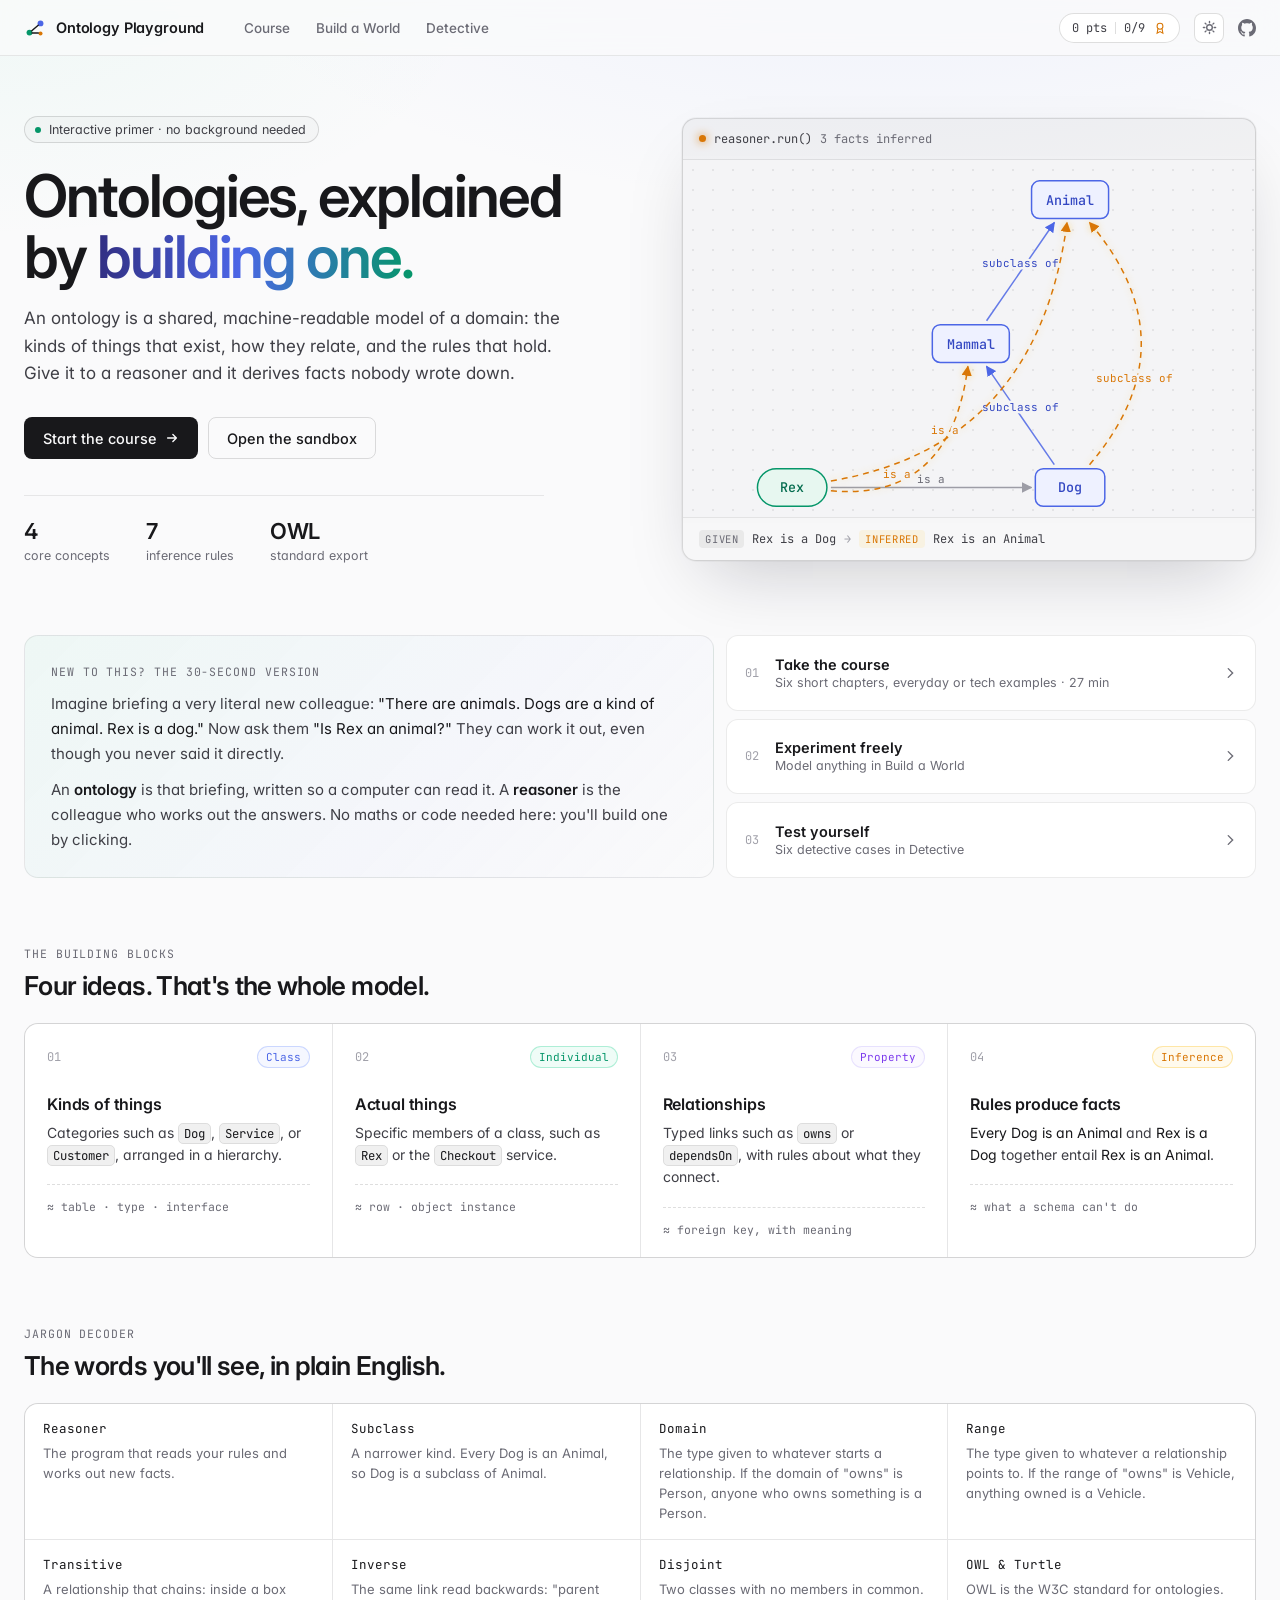
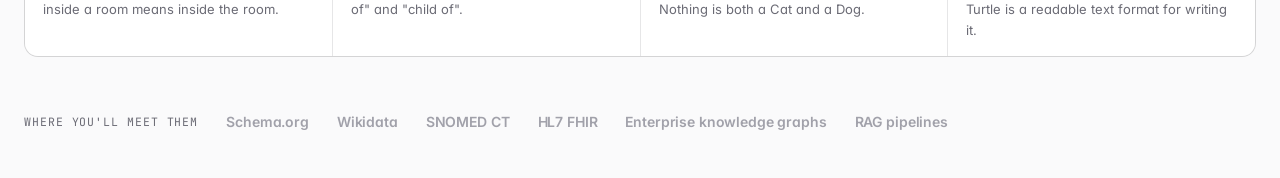
==== commit 1f1285c5: "Correct and source the learning content Fix overstated or loose claims: SNOMED CT is a description-l" ====
--- a/ontology/index.html
+++ b/ontology/index.html
@@ -4,7 +4,7 @@
   <meta charset="utf-8" />
   <meta name="viewport" content="width=device-width, initial-scale=1" />
   <title>Ontology Playground · Learn ontologies by building one</title>
-  <meta name="description" content="An interactive primer on ontologies for engineers: build a world, run a reasoner, and solve inference puzzles." />
+  <meta name="description" content="An interactive primer on ontologies for everyone: build a world, run a reasoner, and solve inference puzzles." />
   <link rel="preconnect" href="https://fonts.googleapis.com" />
   <link rel="preconnect" href="https://fonts.gstatic.com" crossorigin />
   <link href="https://fonts.googleapis.com/css2?family=Inter:wght@400;500;600;700&family=JetBrains+Mono:wght@400;500;600&display=swap" rel="stylesheet" />
@@ -47,7 +47,7 @@
     <section id="view-learn" class="view active">
       <div class="hero">
         <div class="hero-copy">
-          <div class="eyebrow"><span class="pulse"></span>Interactive primer for engineers</div>
+          <div class="eyebrow"><span class="pulse"></span>Interactive primer · no background needed</div>
           <h1>Ontologies, explained by <span class="grad">building one.</span></h1>
           <p class="lede">An ontology is a shared, machine-readable model of a domain: the kinds of things that exist, how they relate, and the rules that hold. Give it to a reasoner and it derives facts nobody wrote down.</p>
           <div class="hero-cta">
@@ -120,8 +120,8 @@
       <dl class="decoder">
         <div><dt>Reasoner</dt><dd>The program that reads your rules and works out new facts.</dd></div>
         <div><dt>Subclass</dt><dd>A narrower kind. Every Dog is an Animal, so Dog is a subclass of Animal.</dd></div>
-        <div><dt>Domain</dt><dd>What kind of thing can sit at the start of a relationship. Only a Person can "own".</dd></div>
-        <div><dt>Range</dt><dd>What kind of thing sits at the end of a relationship. You can only "own" a Thing.</dd></div>
+        <div><dt>Domain</dt><dd>The type given to whatever starts a relationship. If the domain of "owns" is Person, anyone who owns something is a Person.</dd></div>
+        <div><dt>Range</dt><dd>The type given to whatever a relationship points to. If the range of "owns" is Vehicle, anything owned is a Vehicle.</dd></div>
         <div><dt>Transitive</dt><dd>A relationship that chains: inside a box inside a room means inside the room.</dd></div>
         <div><dt>Inverse</dt><dd>The same link read backwards: "parent of" and "child of".</dd></div>
         <div><dt>Disjoint</dt><dd>Two classes with no members in common. Nothing is both a Cat and a Dog.</dd></div>
@@ -166,8 +166,8 @@
           <div class="pane-title"><span class="step">2</span>Define a property <span class="opt-label">optional</span></div>
           <form id="add-prop" class="grid-form">
             <input name="pid" placeholder="Name, e.g. owns" required maxlength="24" autocomplete="off" class="span2" />
-            <label><span class="term" tabindex="0" data-tip="What can sit at the start: only this class can use the property.">Domain</span><select name="domain"></select></label>
-            <label><span class="term" tabindex="0" data-tip="What sits at the end: whatever the property points to is this class.">Range</span><select name="range"></select></label>
+            <label><span class="term" tabindex="0" data-tip="Whatever starts this relationship is given this class.">Domain</span><select name="domain"></select></label>
+            <label><span class="term" tabindex="0" data-tip="Whatever this relationship points to is given this class.">Range</span><select name="range"></select></label>
             <label><span class="term" tabindex="0" data-tip="The same link read backwards, like parent of / child of.">Inverse of</span><select name="inverseOf"></select></label>
             <label class="toggle"><input type="checkbox" name="transitive" /><span></span><span class="term" tabindex="0" data-tip="Chains through steps: A→B and B→C gives A→C.">Transitive</span></label>
             <button class="btn btn-sm span2"><i class="sw sw-prop"></i>Add property</button>
--- a/ontology/src/styles.css
+++ b/ontology/src/styles.css
@@ -521,6 +521,12 @@
 .quiz-why svg { flex: none; margin-top: 3px; color: var(--good); }
 .quiz-why .pts { font-family: var(--mono); font-size: 11.5px; color: var(--inf); margin-left: 4px; }
 .quiz-why.bad { color: var(--bad-ink); }
+.sources { display: flex; flex-wrap: wrap; align-items: center; gap: 6px 14px; margin-top: 18px; padding-top: 14px; border-top: 1px solid var(--line); font-size: 12.5px; }
+.sources a { color: var(--class-ink); text-decoration: none; border-bottom: 1px solid rgba(124,156,255,.35); }
+.sources a:hover { border-bottom-color: currentColor; }
+.sources .report { margin-left: auto; color: var(--muted); border-bottom-color: var(--line-2); }
+.course-note { margin: 16px 2px 0; font-size: 12.5px; line-height: 1.6; color: var(--muted); }
+.course-note a { color: var(--ink-2); }
 .chapter-nav { display: flex; justify-content: space-between; gap: 12px; margin: 18px 0 8px; }
 
 /* ---------- Touch ---------- */
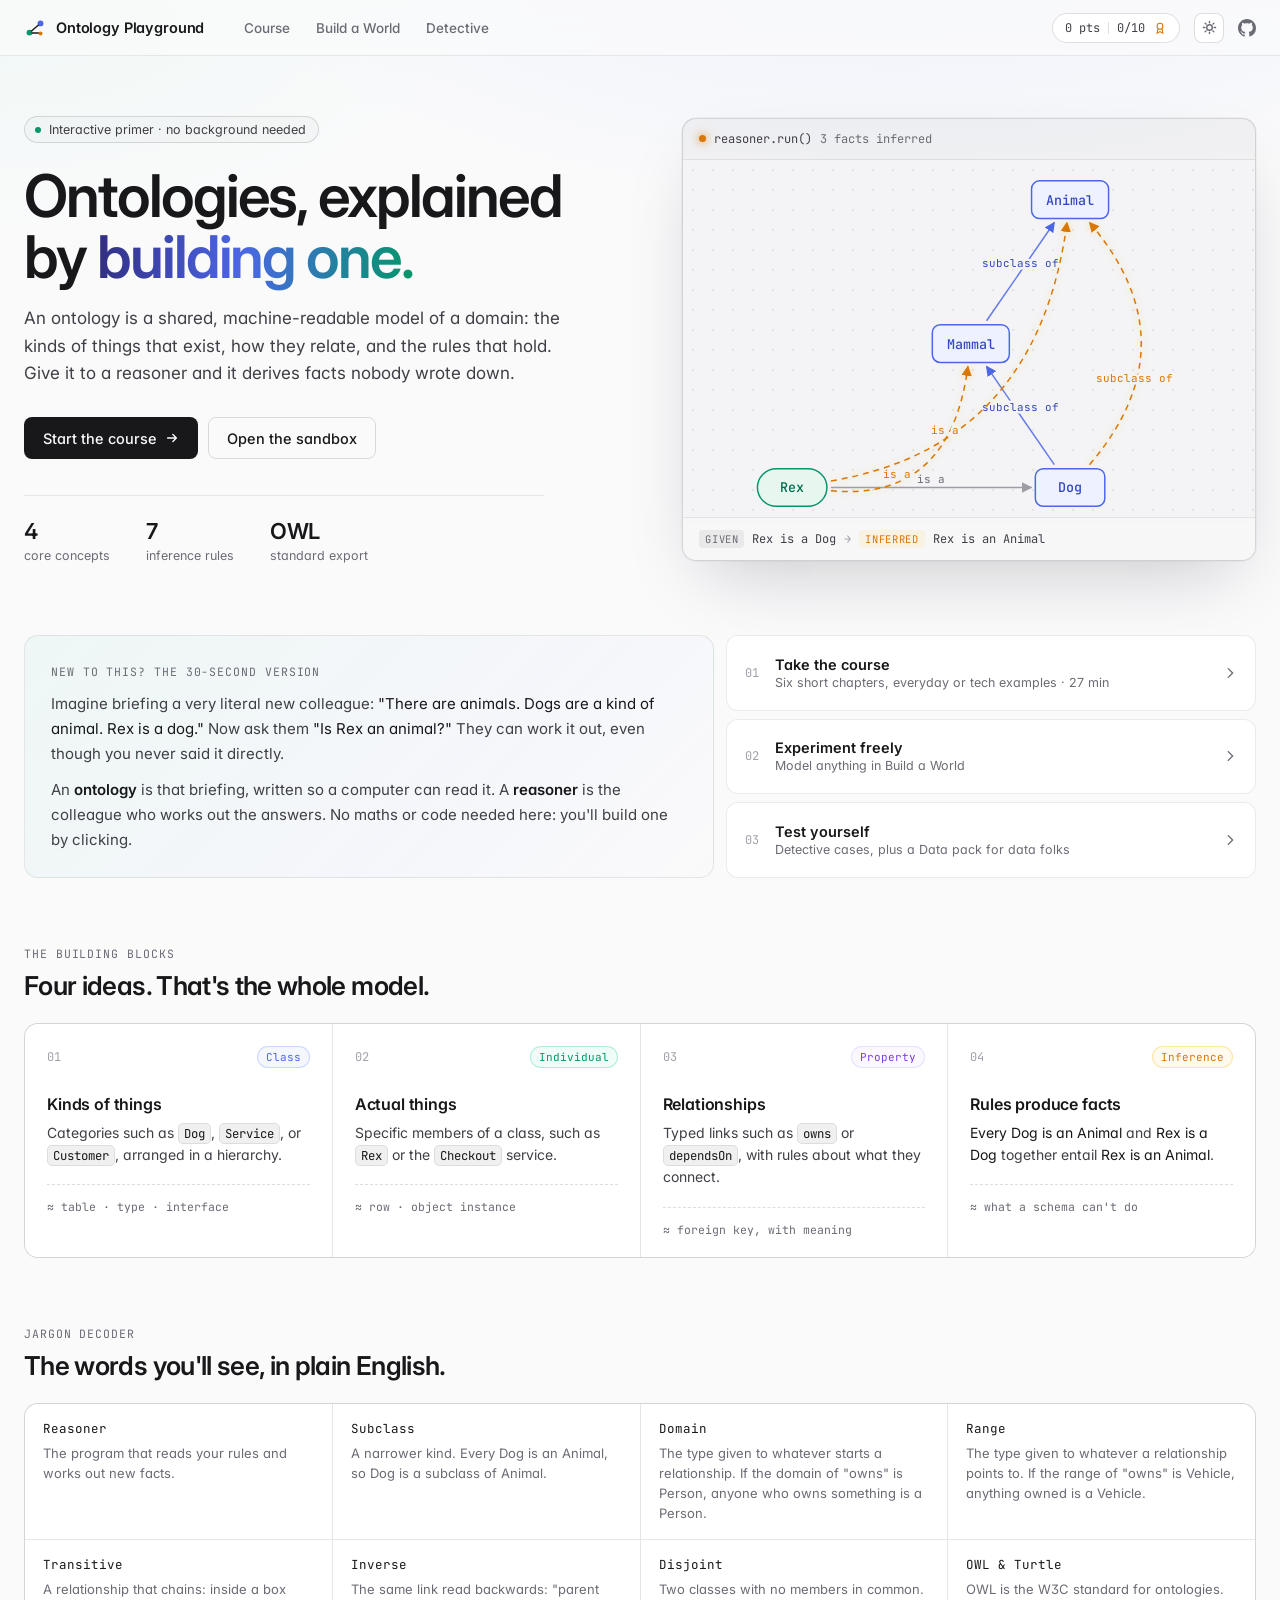
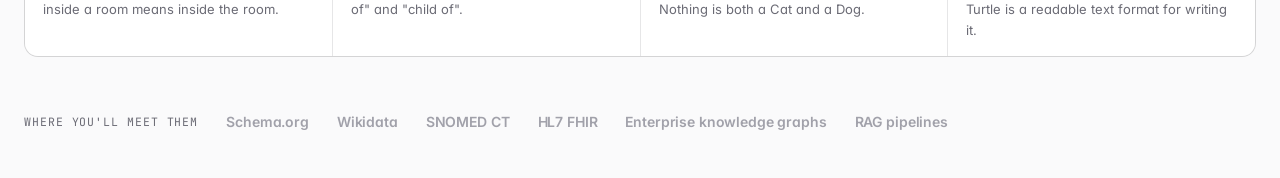
==== commit 4fc52fd9: "Add Show the SQL view and a Data pack for data engineers and analysts - Show the SQL toggle in Detec" ====
--- a/ontology/index.html
+++ b/ontology/index.html
@@ -78,7 +78,7 @@
         <ol class="path">
           <li data-goto="course"><span class="mono">01</span><div><b>Take the course</b><span>Six short chapters, everyday or tech examples · 27 min</span></div><svg viewBox="0 0 16 16" width="14" height="14"><path d="M6 3l5 5-5 5" stroke="currentColor" stroke-width="1.6" fill="none" stroke-linecap="round"/></svg></li>
           <li data-goto="sandbox"><span class="mono">02</span><div><b>Experiment freely</b><span>Model anything in Build a World</span></div><svg viewBox="0 0 16 16" width="14" height="14"><path d="M6 3l5 5-5 5" stroke="currentColor" stroke-width="1.6" fill="none" stroke-linecap="round"/></svg></li>
-          <li data-goto="detective"><span class="mono">03</span><div><b>Test yourself</b><span>Six detective cases in Detective</span></div><svg viewBox="0 0 16 16" width="14" height="14"><path d="M6 3l5 5-5 5" stroke="currentColor" stroke-width="1.6" fill="none" stroke-linecap="round"/></svg></li>
+          <li data-goto="detective"><span class="mono">03</span><div><b>Test yourself</b><span>Detective cases, plus a Data pack for data folks</span></div><svg viewBox="0 0 16 16" width="14" height="14"><path d="M6 3l5 5-5 5" stroke="currentColor" stroke-width="1.6" fill="none" stroke-linecap="round"/></svg></li>
         </ol>
       </div>
 
@@ -147,6 +147,7 @@
           <div class="segmented presets">
             <button data-preset="pets">Pets</button>
             <button data-preset="services">Microservices</button>
+            <button data-preset="data">Data</button>
             <button data-preset="empty">Blank</button>
           </div>
         </div>
--- a/ontology/src/styles.css
+++ b/ontology/src/styles.css
@@ -620,3 +620,22 @@
   .toast { min-width: 0; }
   .term::after { max-width: 70vw; }
 }
+
+/* Show the SQL */
+.sql-toggle { margin-left: auto; display: inline-flex; align-items: center; gap: 7px; cursor: pointer; font-size: 11.5px; font-weight: 500; color: var(--muted); white-space: nowrap; user-select: none; }
+.sql-toggle:hover { color: var(--ink); }
+.sql-toggle input { position: absolute; opacity: 0; width: 1px; height: 1px; }
+.sql-toggle .switch { position: relative; width: 26px; height: 15px; border-radius: 999px; background: var(--track); transition: background .15s; flex: none; }
+.sql-toggle .switch::after { content: ""; position: absolute; top: 2px; left: 2px; width: 11px; height: 11px; border-radius: 50%; background: var(--knob); transition: transform .15s; }
+.sql-toggle input:checked + .switch { background: var(--class); }
+.sql-toggle input:checked + .switch::after { transform: translateX(11px); background: #fff; }
+.sql-toggle input:focus-visible + .switch { outline: 2px solid var(--class); outline-offset: 2px; }
+.sql-note { font-size: 11.5px; color: var(--muted); margin: 0 0 10px; line-height: 1.5; }
+pre.sql { margin: 8px 0 2px; padding: 10px 12px; background: var(--bg-2); border: 1px solid var(--line); border-radius: 8px; white-space: pre-wrap; overflow-wrap: anywhere; font-family: var(--mono); font-size: 11px; line-height: 1.55; color: var(--ink); font-weight: 400; cursor: text; user-select: text; }
+pre.sql code { background: none; border: 0; padding: 0; font-size: inherit; color: inherit; }
+.inferred-head { display: flex; flex-wrap: wrap; align-items: center; gap: 8px 12px; margin-bottom: 10px; }
+.inferred-head p { margin: 0; flex: 1 1 100%; }
+.problem > span { min-width: 0; flex: 1; }
+.lvl .pack-tag { font-style: normal; margin-left: 6px; padding: 1px 5px; border-radius: 4px; font-size: 9.5px; letter-spacing: .04em; text-transform: uppercase; color: var(--ind); background: rgba(52, 211, 153, .1); border: 1px solid rgba(52, 211, 153, .25); }
+pre.sql .c { color: var(--muted); }
+pre.sql .catch { color: var(--inf); }
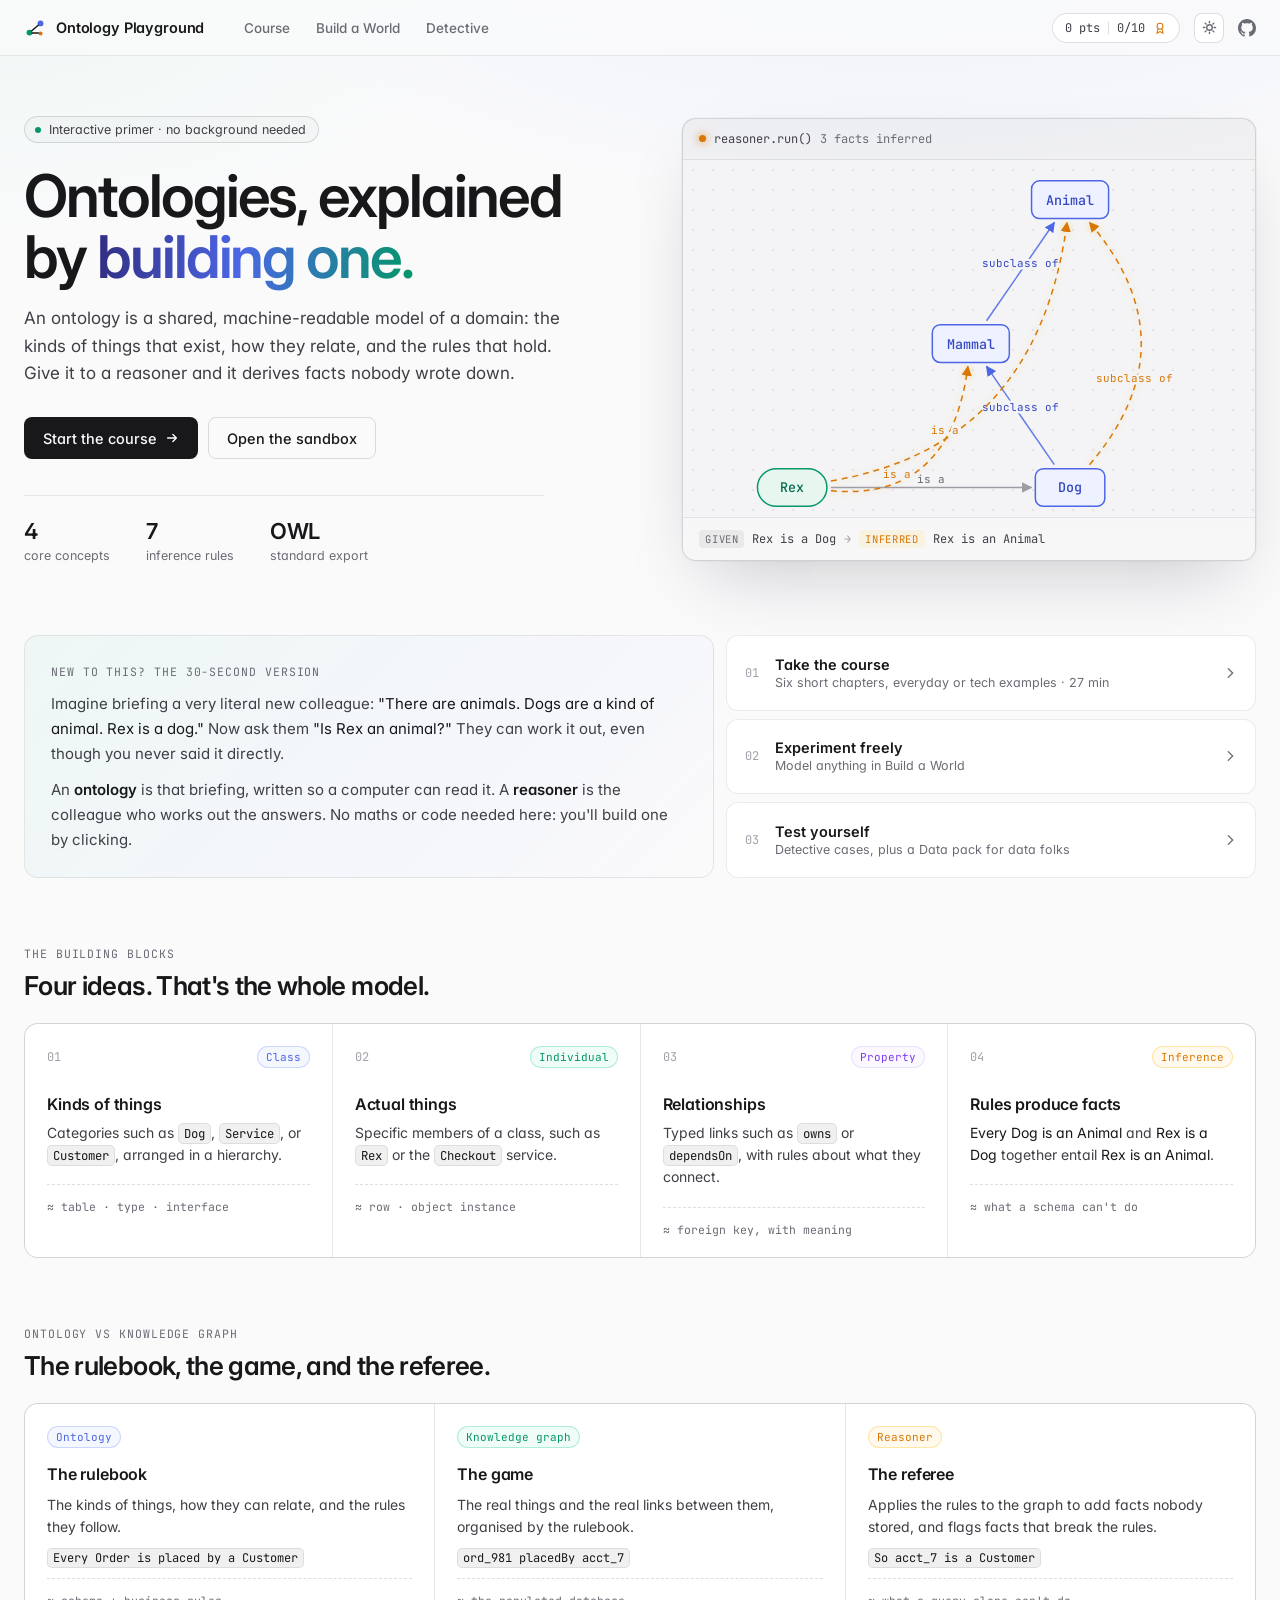
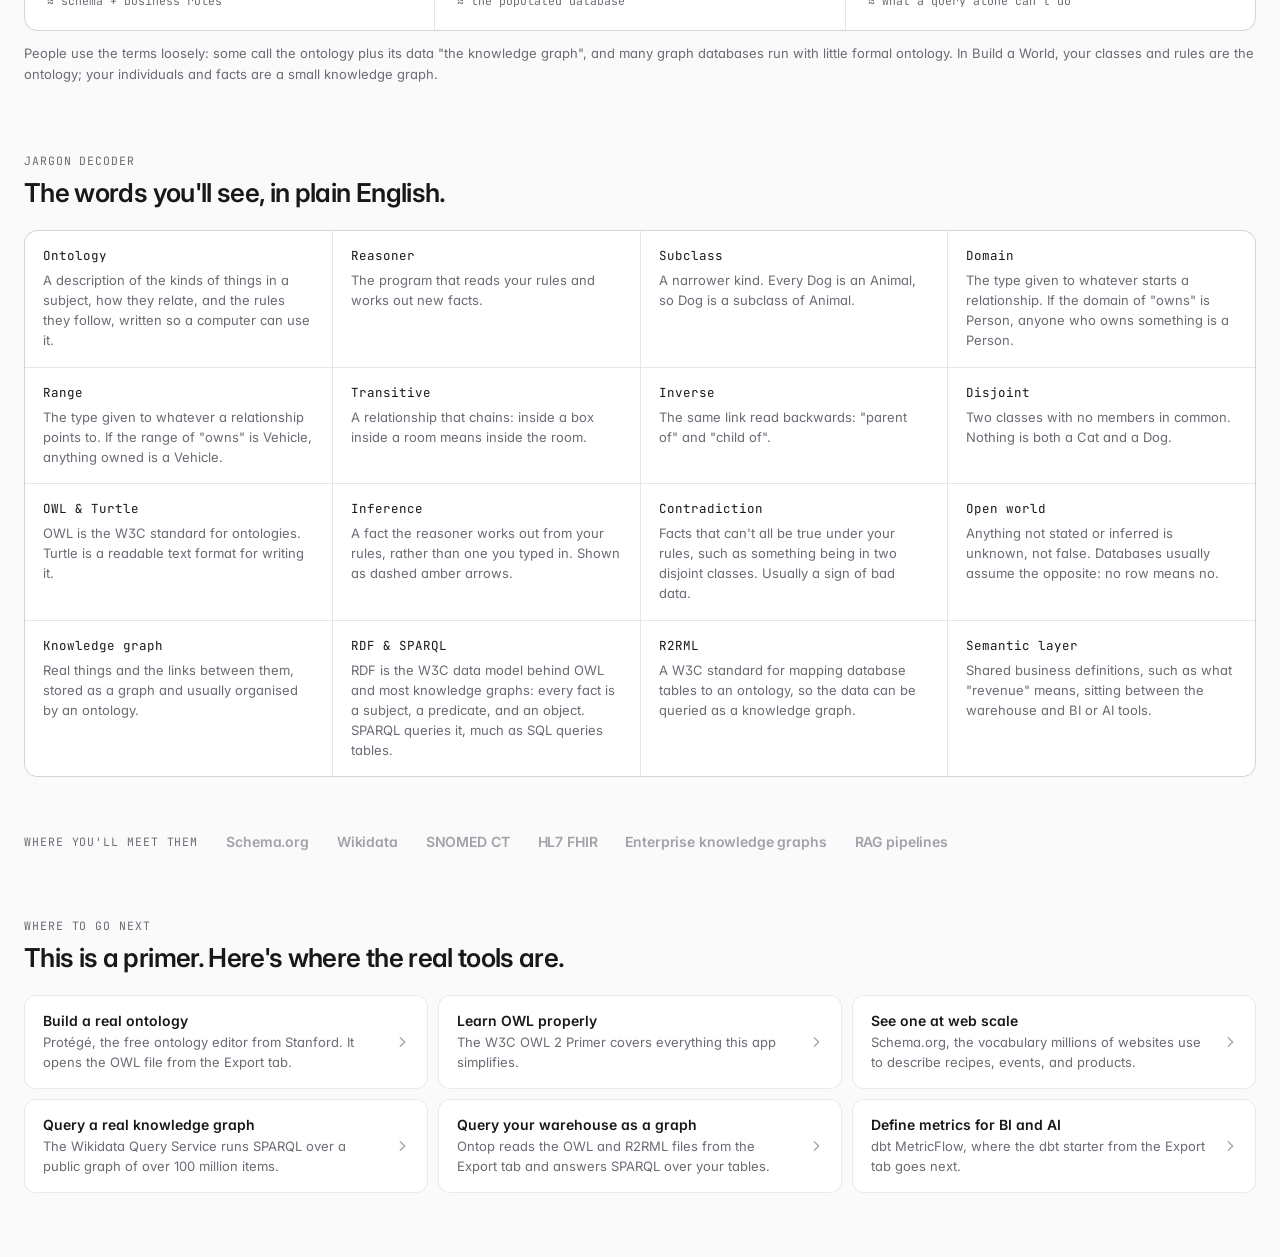
==== commit bcc5e7b7: "Add open-world case, knowledge graph card, glossary, and next steps - Detective case 07 "Is Rex a Ca" ====
--- a/ontology/index.html
+++ b/ontology/index.html
@@ -113,11 +113,41 @@
         </article>
       </div>
 
-      <div class="section-head decoder-head">
+      <div class="section-head kg-head">
+        <span class="mono label">Ontology vs knowledge graph</span>
+        <h2>The rulebook, the game, and the referee.</h2>
+      </div>
+      <div class="kg">
+        <article>
+          <span class="tag tag-class">Ontology</span>
+          <h3>The rulebook</h3>
+          <p>The kinds of things, how they can relate, and the rules they follow.</p>
+          <code>Every Order is placed by a Customer</code>
+          <div class="analogy mono">≈ schema + business rules</div>
+        </article>
+        <article>
+          <span class="tag tag-ind">Knowledge graph</span>
+          <h3>The game</h3>
+          <p>The real things and the real links between them, organised by the rulebook.</p>
+          <code>ord_981 placedBy acct_7</code>
+          <div class="analogy mono">≈ the populated database</div>
+        </article>
+        <article>
+          <span class="tag tag-inf">Reasoner</span>
+          <h3>The referee</h3>
+          <p>Applies the rules to the graph to add facts nobody stored, and flags facts that break the rules.</p>
+          <code>So acct_7 is a Customer</code>
+          <div class="analogy mono">≈ what a query alone can't do</div>
+        </article>
+      </div>
+      <p class="kg-note">People use the terms loosely: some call the ontology plus its data "the knowledge graph", and many graph databases run with little formal ontology. In Build a World, your classes and rules are the ontology; your individuals and facts are a small knowledge graph.</p>
+
+      <div class="section-head decoder-head" id="jargon">
         <span class="mono label">Jargon decoder</span>
         <h2>The words you'll see, in plain English.</h2>
       </div>
       <dl class="decoder">
+        <div><dt>Ontology</dt><dd>A description of the kinds of things in a subject, how they relate, and the rules they follow, written so a computer can use it.</dd></div>
         <div><dt>Reasoner</dt><dd>The program that reads your rules and works out new facts.</dd></div>
         <div><dt>Subclass</dt><dd>A narrower kind. Every Dog is an Animal, so Dog is a subclass of Animal.</dd></div>
         <div><dt>Domain</dt><dd>The type given to whatever starts a relationship. If the domain of "owns" is Person, anyone who owns something is a Person.</dd></div>
@@ -126,6 +156,13 @@
         <div><dt>Inverse</dt><dd>The same link read backwards: "parent of" and "child of".</dd></div>
         <div><dt>Disjoint</dt><dd>Two classes with no members in common. Nothing is both a Cat and a Dog.</dd></div>
         <div><dt>OWL &amp; Turtle</dt><dd>OWL is the W3C standard for ontologies. Turtle is a readable text format for writing it.</dd></div>
+        <div><dt>Inference</dt><dd>A fact the reasoner works out from your rules, rather than one you typed in. Shown as dashed amber arrows.</dd></div>
+        <div><dt>Contradiction</dt><dd>Facts that can't all be true under your rules, such as something being in two disjoint classes. Usually a sign of bad data.</dd></div>
+        <div><dt>Open world</dt><dd>Anything not stated or inferred is unknown, not false. Databases usually assume the opposite: no row means no.</dd></div>
+        <div><dt>Knowledge graph</dt><dd>Real things and the links between them, stored as a graph and usually organised by an ontology.</dd></div>
+        <div><dt>RDF &amp; SPARQL</dt><dd>RDF is the W3C data model behind OWL and most knowledge graphs: every fact is a subject, a predicate, and an object. SPARQL queries it, much as SQL queries tables.</dd></div>
+        <div><dt>R2RML</dt><dd>A W3C standard for mapping database tables to an ontology, so the data can be queried as a knowledge graph.</dd></div>
+        <div><dt>Semantic layer</dt><dd>Shared business definitions, such as what "revenue" means, sitting between the warehouse and BI or AI tools.</dd></div>
       </dl>
 
       <div class="where">
@@ -134,6 +171,19 @@
           <span>Schema.org</span><span>Wikidata</span><span>SNOMED CT</span><span>HL7 FHIR</span><span>Enterprise knowledge graphs</span><span>RAG pipelines</span>
         </div>
       </div>
+
+      <div class="section-head next-head" id="next">
+        <span class="mono label">Where to go next</span>
+        <h2>This is a primer. Here's where the real tools are.</h2>
+      </div>
+      <ul class="next">
+        <li><a href="https://protege.stanford.edu/" target="_blank" rel="noopener"><b>Build a real ontology</b><span>Protégé, the free ontology editor from Stanford. It opens the OWL file from the Export tab.</span><svg viewBox="0 0 16 16" width="14" height="14"><path d="M6 3l5 5-5 5" stroke="currentColor" stroke-width="1.6" fill="none" stroke-linecap="round"/></svg></a></li>
+        <li><a href="https://www.w3.org/TR/owl2-primer/" target="_blank" rel="noopener"><b>Learn OWL properly</b><span>The W3C OWL 2 Primer covers everything this app simplifies.</span><svg viewBox="0 0 16 16" width="14" height="14"><path d="M6 3l5 5-5 5" stroke="currentColor" stroke-width="1.6" fill="none" stroke-linecap="round"/></svg></a></li>
+        <li><a href="https://schema.org/" target="_blank" rel="noopener"><b>See one at web scale</b><span>Schema.org, the vocabulary millions of websites use to describe recipes, events, and products.</span><svg viewBox="0 0 16 16" width="14" height="14"><path d="M6 3l5 5-5 5" stroke="currentColor" stroke-width="1.6" fill="none" stroke-linecap="round"/></svg></a></li>
+        <li><a href="https://query.wikidata.org/" target="_blank" rel="noopener"><b>Query a real knowledge graph</b><span>The Wikidata Query Service runs SPARQL over a public graph of over 100 million items.</span><svg viewBox="0 0 16 16" width="14" height="14"><path d="M6 3l5 5-5 5" stroke="currentColor" stroke-width="1.6" fill="none" stroke-linecap="round"/></svg></a></li>
+        <li><a href="https://ontop-vkg.org/" target="_blank" rel="noopener"><b>Query your warehouse as a graph</b><span>Ontop reads the OWL and R2RML files from the Export tab and answers SPARQL over your tables.</span><svg viewBox="0 0 16 16" width="14" height="14"><path d="M6 3l5 5-5 5" stroke="currentColor" stroke-width="1.6" fill="none" stroke-linecap="round"/></svg></a></li>
+        <li><a href="https://docs.getdbt.com/docs/build/about-metricflow" target="_blank" rel="noopener"><b>Define metrics for BI and AI</b><span>dbt MetricFlow, where the dbt starter from the Export tab goes next.</span><svg viewBox="0 0 16 16" width="14" height="14"><path d="M6 3l5 5-5 5" stroke="currentColor" stroke-width="1.6" fill="none" stroke-linecap="round"/></svg></a></li>
+      </ul>
     </section>
 
     <!-- Course -->
@@ -215,13 +265,22 @@
           <button class="subtab active" data-sub="missions">Missions</button>
           <button class="subtab" data-sub="inferred">Inferred</button>
           <button class="subtab" data-sub="problems">Issues <span id="problem-count"></span></button>
-          <button class="subtab" data-sub="turtle">OWL</button>
+          <button class="subtab" data-sub="turtle">Export</button>
         </div>
         <div class="sub active" id="sub-missions"></div>
         <div class="sub" id="sub-inferred"></div>
         <div class="sub" id="sub-problems"></div>
         <div class="sub" id="sub-turtle">
-          <p class="muted small">Your world in OWL, the W3C ontology standard, serialized as Turtle.</p>
+          <div class="export-head">
+            <div class="segmented formats">
+              <button data-format="owl" class="active">OWL</button>
+              <button data-format="r2rml">R2RML</button>
+              <button data-format="dbt">dbt</button>
+            </div>
+            <button class="btn btn-sm" id="export-copy">Copy</button>
+            <button class="btn btn-sm" id="export-download">Download</button>
+          </div>
+          <p class="muted small" id="export-desc"></p>
           <pre id="turtle"></pre>
         </div>
       </aside>
--- a/ontology/src/styles.css
+++ b/ontology/src/styles.css
@@ -639,3 +639,46 @@
 .lvl .pack-tag { font-style: normal; margin-left: 6px; padding: 1px 5px; border-radius: 4px; font-size: 9.5px; letter-spacing: .04em; text-transform: uppercase; color: var(--ind); background: rgba(52, 211, 153, .1); border: 1px solid rgba(52, 211, 153, .25); }
 pre.sql .c { color: var(--muted); }
 pre.sql .catch { color: var(--inf); }
+
+/* Ways to fix a contradiction */
+.fix-box { margin: 14px 0 4px; }
+.problem + .fix-box { margin: -2px 0 14px; }
+.fixes { list-style: none; margin: 8px 0 0; padding: 0; display: grid; gap: 6px; }
+.fix { width: 100%; display: flex; flex-direction: column; align-items: flex-start; gap: 4px; padding: 9px 11px; border-radius: 8px; border: 1px solid var(--line); background: var(--panel); color: var(--ink-2); text-align: left; font-size: 12.5px; line-height: 1.45; transition: border-color .15s, background .15s; }
+.fix:hover { border-color: var(--line-2); background: var(--panel-2); color: var(--ink); }
+.fix.active { border-color: rgba(52, 211, 153, .5); background: rgba(52, 211, 153, .06); color: var(--ink); }
+.fix .layer { font-family: var(--mono); font-size: 9.5px; letter-spacing: .05em; text-transform: uppercase; padding: 1px 6px; border-radius: 4px; }
+.layer-data { color: var(--ind); background: rgba(52, 211, 153, .1); border: 1px solid rgba(52, 211, 153, .25); }
+.layer-rule { color: var(--class); background: rgba(124, 156, 255, .1); border: 1px solid rgba(124, 156, 255, .25); }
+.fix-result { margin-top: 10px; align-items: flex-start; flex-wrap: wrap; gap: 8px; }
+.fix-result > span { flex: 1; min-width: 0; }
+.fix-result .btn { margin-left: auto; }
+.reasoner-note { font-size: 11.5px; line-height: 1.55; color: var(--muted); margin: 12px 0 0; padding-left: 10px; border-left: 2px solid var(--line-2); }
+
+/* Export tab */
+.export-head { display: flex; gap: 6px; align-items: center; margin-bottom: 4px; }
+.export-head .formats { flex: 1; }
+.why li.unknown { color: var(--ink); font-weight: 500; }
+.why li.unknown::before { content: "?"; border-color: var(--line-2); color: var(--ink-2); }
+
+/* Ontology vs knowledge graph */
+.kg-head { margin-top: 64px; }
+.kg { display: grid; grid-template-columns: repeat(3, 1fr); gap: 1px; max-width: 1240px; margin: 0 auto; background: var(--line); border: 1px solid var(--line); border-radius: 14px; overflow: hidden; }
+.kg article { background: var(--panel); padding: 22px; display: flex; flex-direction: column; align-items: flex-start; gap: 10px; }
+.kg h3 { margin: 6px 0 0; font-size: 16px; font-weight: 600; letter-spacing: -0.01em; }
+.kg p { margin: 0; font-size: 14px; line-height: 1.6; color: var(--ink-2); flex: 1; }
+.kg code { font-size: 12px; }
+.kg .analogy { align-self: stretch; }
+.kg-note { max-width: 1240px; margin: 12px auto 0; font-size: 13px; line-height: 1.6; color: var(--muted); }
+
+/* Where to go next */
+.next-head { margin-top: 64px; }
+.next { list-style: none; padding: 0; max-width: 1240px; margin: 0 auto 40px; display: grid; grid-template-columns: repeat(3, 1fr); gap: 10px; }
+.next a { display: grid; grid-template-columns: 1fr auto; column-gap: 12px; row-gap: 4px; align-items: center; height: 100%; box-sizing: border-box; padding: 16px 18px; border-radius: 12px; border: 1px solid var(--line); background: var(--panel); color: inherit; text-decoration: none; transition: border-color .15s, background .15s; }
+.next a:hover { border-color: var(--line-2); background: var(--panel-2); }
+.next b { font-size: 14px; font-weight: 600; }
+.next span { grid-column: 1; font-size: 13px; line-height: 1.5; color: var(--muted); }
+.next svg { grid-column: 2; grid-row: 1 / span 2; color: var(--faint); }
+@media (max-width: 1200px) { .next { grid-template-columns: 1fr 1fr; } }
+@media (max-width: 760px) { .kg, .next { grid-template-columns: 1fr; } }
+#jargon, #next { scroll-margin-top: 84px; }
